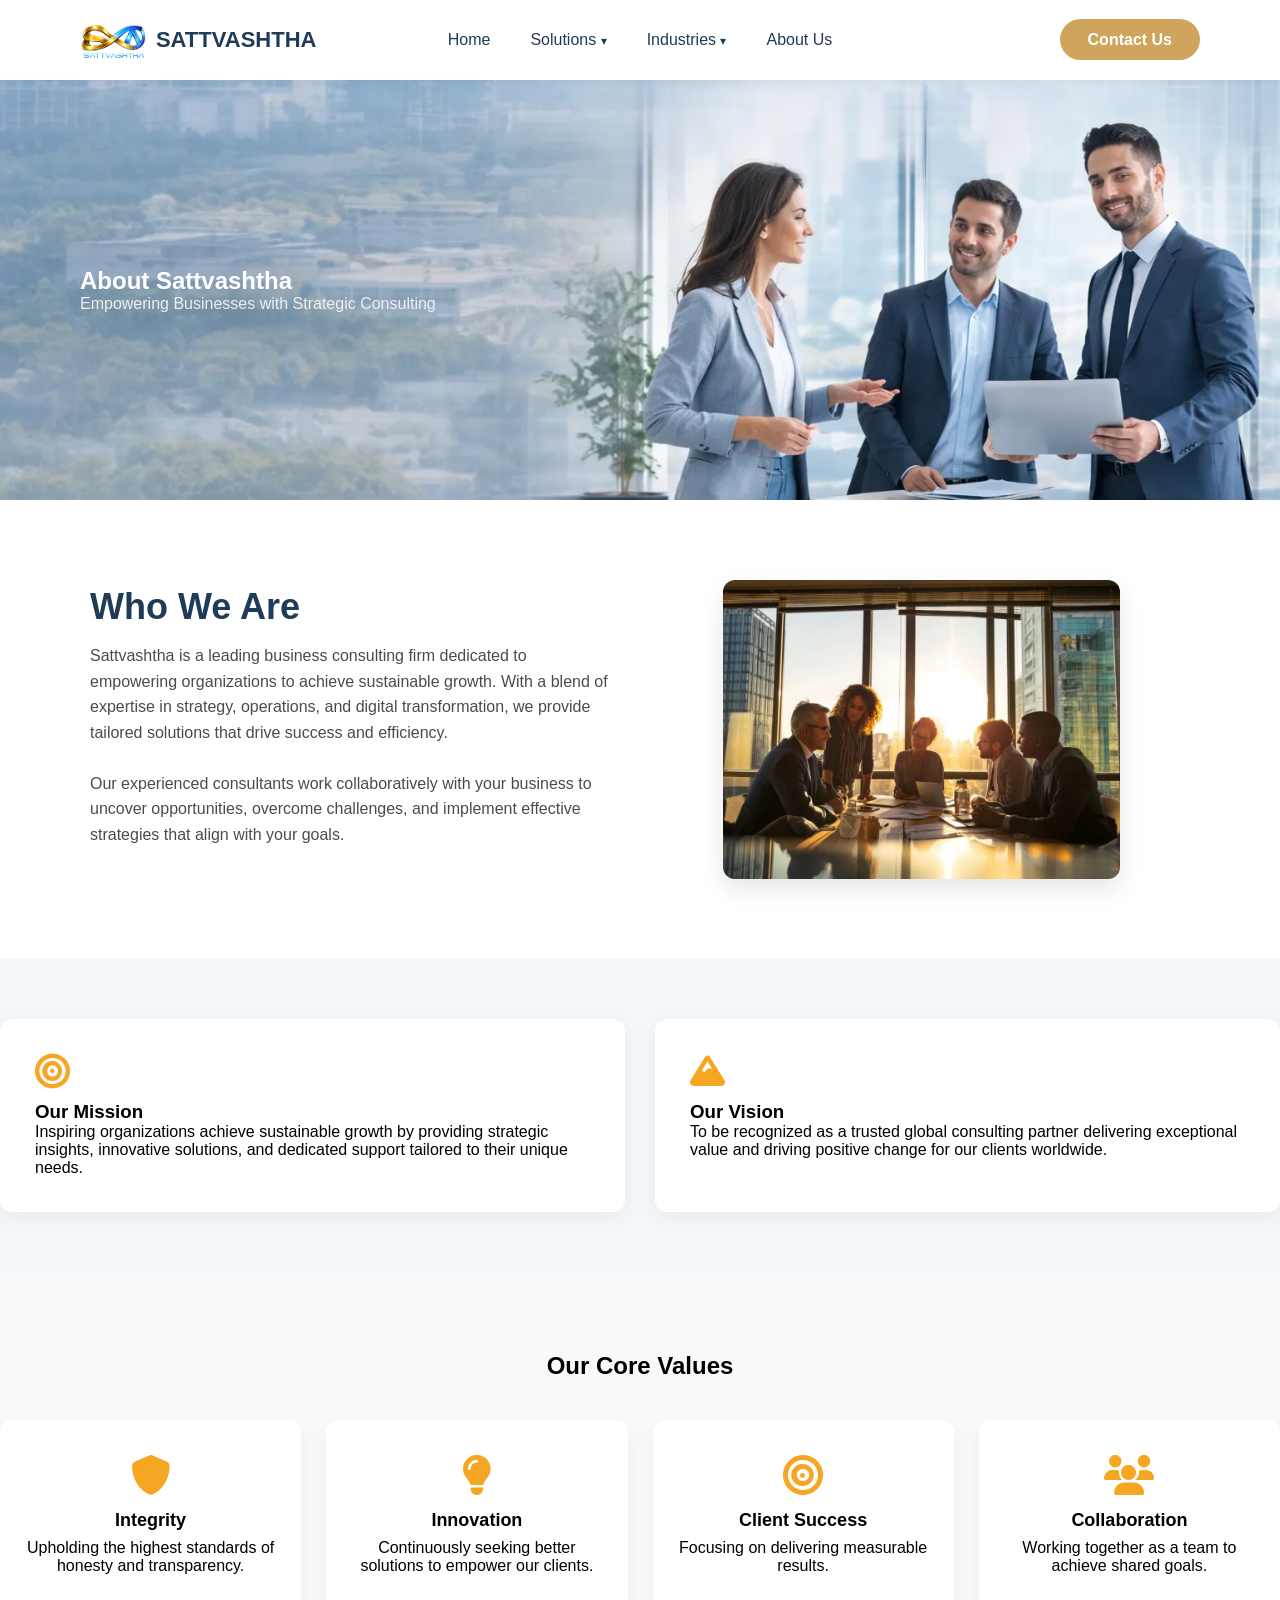
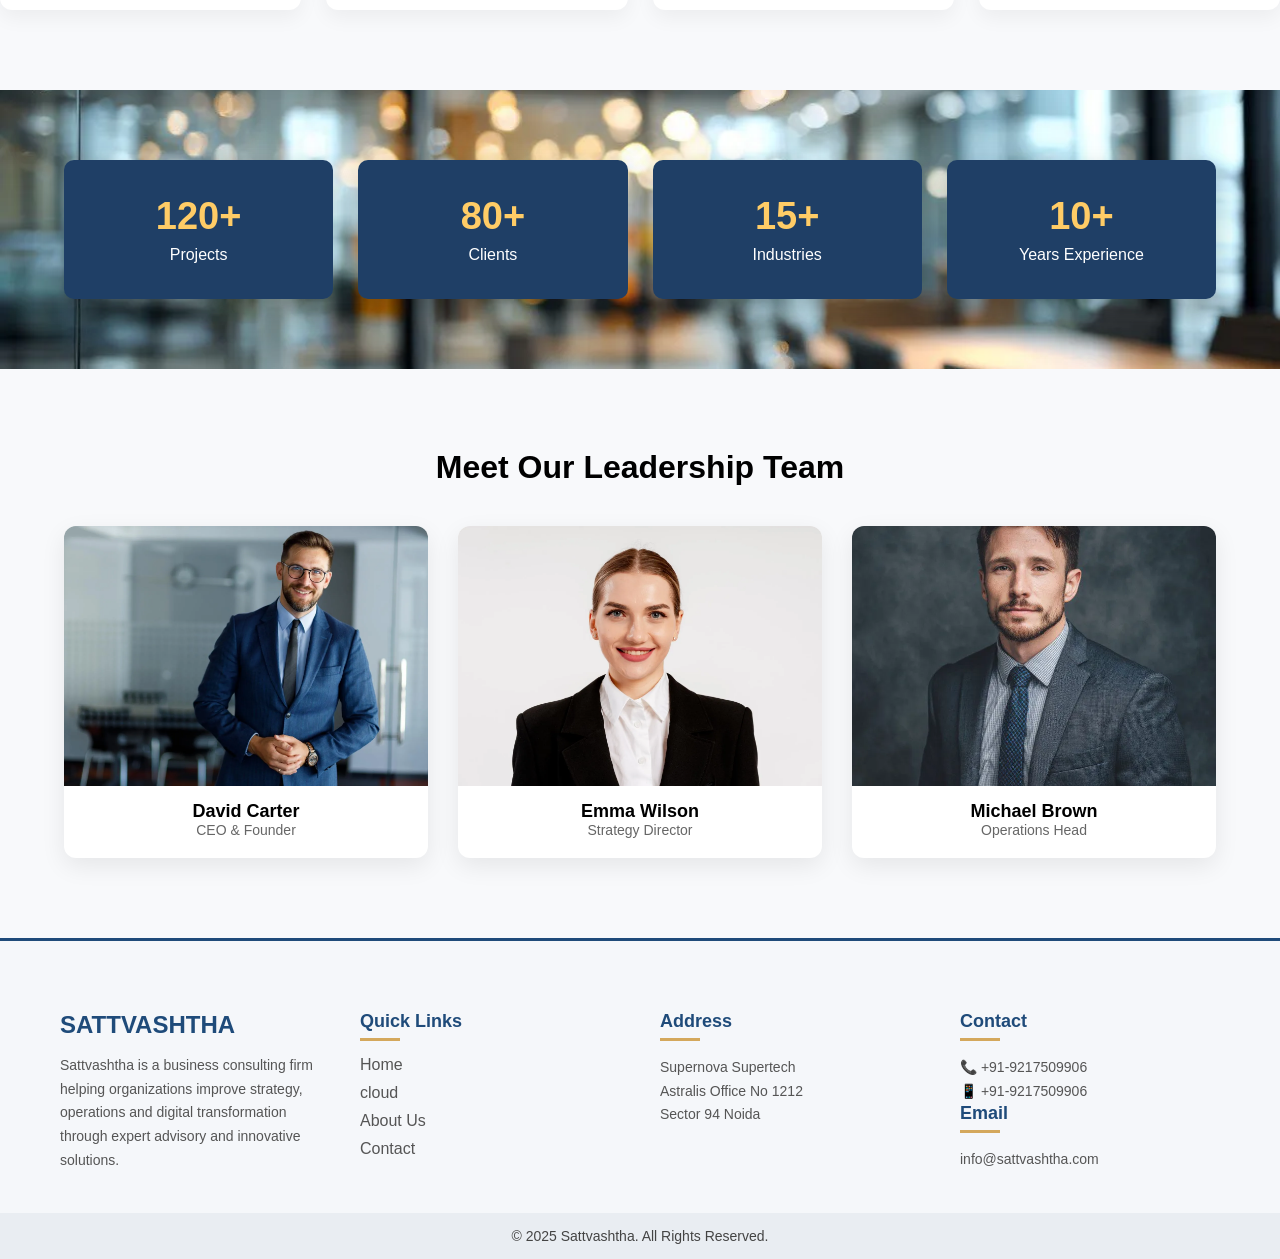
==== pages/about.html @ ffcafa90 "third commit" ====
<!DOCTYPE html>
<html lang="en">

<head>

<meta charset="UTF-8">
<meta name="viewport" content="width=device-width, initial-scale=1.0">

<title>About - Sattvashtha</title>

<!-- 🔥 CSS PRELOAD -->
<link rel="preload" href="/css/style.css" as="style">
<link rel="stylesheet" href="/css/style.css">

<!-- 🔥 HERO IMAGE PRELOAD -->
<link rel="preload" as="image" href="/images/about-bg.webp">

<!-- 🔥 FONT AWESOME -->
<link rel="stylesheet" href="https://cdnjs.cloudflare.com/ajax/libs/font-awesome/6.5.0/css/all.min.css">

</head>

<body>


<nav class="navbar">

<a href="/index.html" class="logo">
  <img src="/images/logo.webp" alt="logo">
  <span>SATTVASHTHA</span>
</a>

<div class="menu-toggle" id="menu-toggle">
  ☰
</div>

<ul class="nav-links" id="nav-links">

<li><a href="/index.html">Home</a></li>

<li class="dropdown">
<a href="#">Solutions <span class="arrow">▾</span></a>
<div class="dropdown-menu">
<a href="/pages/Artificial-Intelligence.html">Artificial Intelligence</a>
<a href="/pages/cloud.html">Cloud</a>
<a href="/pages/costumer-experience.html">Customer Experience</a>
<a href="/pages/cybersecurity.html">Cybersecurity</a>
</div>
</li>

<li class="dropdown">
<a href="#">Industries <span class="arrow">▾</span></a>
<div class="dropdown-menu">
<a href="/pages/aerospace.html">Aerospace & Defense</a>
<a href="/pages/asset.html">Asset & Wealth Management</a>
<a href="/pages/banking.html">Banking & Capital Markets</a>
<a href="/pages/consumer.html">Consumer Goods</a>
</div>
</li>

<li><a href="/pages/about.html">About Us</a></li>

</ul>

<div class="nav-btn">
<a href="/pages/contact.html">Contact Us</a>
</div>

</nav>


<!-- HERO SECTION -->
<section class="about-hero">
<div class="about-hero-content">
<h1>About Sattvashtha</h1>
<p>Empowering Businesses with Strategic Consulting</p>
</div>
</section>


<!-- WHO WE ARE -->
<section class="who">

<div class="container-about">

<div class="who-grid">

<div class="who-text">

<h2>Who We Are</h2>

<p>
Sattvashtha is a leading business consulting firm dedicated to empowering
organizations to achieve sustainable growth. With a blend of expertise in
strategy, operations, and digital transformation, we provide tailored
solutions that drive success and efficiency.
</p>

<p>
Our experienced consultants work collaboratively with your business to
uncover opportunities, overcome challenges, and implement effective
strategies that align with your goals.
</p>

</div>

<div class="who-img">
<img src="/images/page-about.webp" loading="lazy">
</div>

</div>

</div>

</section>


<!-- MISSION VISION -->
<section class="mission">

<div class="container">

<div class="mission-grid">

<div class="mission-card">
<i class="fa-solid fa-bullseye"></i>
<h3>Our Mission</h3>
<p>
Inspiring organizations achieve sustainable growth by providing strategic
insights, innovative solutions, and dedicated support tailored to their
unique needs.
</p>
</div>

<div class="mission-card">
<i class="fa-solid fa-mountain"></i>
<h3>Our Vision</h3>
<p>
To be recognized as a trusted global consulting partner delivering
exceptional value and driving positive change for our clients worldwide.
</p>
</div>

</div>

</div>

</section>


<!-- CORE VALUES -->
<section class="values">

<h2>Our Core Values</h2>

<div class="values-grid">

<div class="value-card">
<i class="fa-solid fa-shield"></i>
<h4>Integrity</h4>
<p>Upholding the highest standards of honesty and transparency.</p>
</div>

<div class="value-card">
<i class="fa-solid fa-lightbulb"></i>
<h4>Innovation</h4>
<p>Continuously seeking better solutions to empower our clients.</p>
</div>

<div class="value-card">
<i class="fa-solid fa-bullseye"></i>
<h4>Client Success</h4>
<p>Focusing on delivering measurable results.</p>
</div>

<div class="value-card">
<i class="fa-solid fa-users"></i>
<h4>Collaboration</h4>
<p>Working together as a team to achieve shared goals.</p>
</div>

</div>

</section>


<!-- STATS -->
<section class="stats">

<div class="stats-grid">

<div class="stat">
<h2>120+</h2>
<p>Projects</p>
</div>

<div class="stat">
<h2>80+</h2>
<p>Clients</p>
</div>

<div class="stat">
<h2>15+</h2>
<p>Industries</p>
</div>

<div class="stat">
<h2>10+</h2>
<p>Years Experience</p>
</div>

</div>

</section>


<!-- TEAM -->
<section class="team">

<h2>Meet Our Leadership Team</h2>

<div class="team-grid">

<div class="team-card">
<img src="/images/leader1.webp" loading="lazy">
<h4>David Carter</h4>
<p>CEO & Founder</p>
</div>

<div class="team-card">
<img src="/images/leader2.webp" loading="lazy">
<h4>Emma Wilson</h4>
<p>Strategy Director</p>
</div>

<div class="team-card">
<img src="/images/leader3.webp" loading="lazy">
<h4>Michael Brown</h4>
<p>Operations Head</p>
</div>

</div>

</section>


<!-- FOOTER -->
<footer class="footer">

<div class="footer-container">

<div class="footer-col">
<h3>SATTVASHTHA</h3>
<p>
Sattvashtha is a business consulting firm helping
organizations improve strategy, operations and digital
transformation through expert advisory and innovative solutions.
</p>
</div>

<div class="footer-col">
<h4>Quick Links</h4>
<ul>
<li><a href="/index.html">Home</a></li>
<li><a href="/pages/cloud.html">cloud</a></li>
<li><a href="/pages/about.html">About Us</a></li>
<li><a href="/pages/contact.html">Contact</a></li>
</ul>
</div>

<div class="footer-col">
<h4>Address</h4>
<p>
Supernova Supertech<br>
Astralis Office No 1212<br>
Sector 94 Noida
</p>
</div>

<div class="footer-col">
<h4>Contact</h4>
<p>📞 +91-9217509906</p>
<p>📱 +91-9217509906</p>

<h4>Email</h4>
<p>info@sattvashtha.com</p>
</div>

</div>

<div class="footer-bottom">
<p>© 2025 Sattvashtha. All Rights Reserved.</p>
</div>

</footer>

<script src="/js/script.js" defer></script>

</body>
</html>
---- css/style.css ----
/* RESET */
*{
margin:0;
padding:0;
box-sizing:border-box;
font-family:Arial;
}

body{
padding-top:80px;
}

/* NAVBAR */

.navbar{
display:flex;
align-items:center;
padding:20px 80px;
background:white;
box-shadow:0 2px 10px rgba(0,0,0,0.05);

/* FIXED */
position:fixed;
top:0;
left:0;
width:100%;
z-index:1000;
}

/* LOGO */

/* LOGO WITH IMAGE */

.logo{
display:flex;
align-items:center;
gap:10px;

text-decoration:none; /* underline hata dega */
color:#1f3b57;
font-size:22px;
font-weight:bold;
}

.logo img{
height:40px;
width:auto;
}
/* NAV LINKS CENTER */

.nav-links{
display:flex;
gap:40px;
list-style:none;

position:absolute;
left:50%;
transform:translateX(-50%);
}

.nav-links li{
position:relative;
}

/* LINKS */

.nav-links a{
position:relative;
text-decoration:none;
color:#1f3b57;
font-size:16px;
font-weight:500;
}

/* UNDERLINE */

.nav-links a::after{
content:"";
position:absolute;
left:0;
bottom:-6px;
width:0%;
height:2px;
background:#d1a457;
transition:0.35s;
}

.nav-links a:hover::after{
width:100%;
}

/* ARROW */

.arrow{
font-size:12px;
transition:0.3s;
}

/* ===== DROPDOWN FIXED ===== */

.dropdown{
position:relative;
}

/* invisible hover bridge */
.dropdown::after{
content:"";
position:absolute;
top:100%;
left:0;
width:100%;
height:15px;
}

/* dropdown menu */

.dropdown-menu{
position:absolute;
top:100%; /* FIXED */
left:0;

background:white;
min-width:220px;
padding:10px 0;

border-radius:8px;
box-shadow:0 10px 25px rgba(0,0,0,0.08);

display:flex;
flex-direction:column;

/* animation */
opacity:0;
transform:translateY(10px);
pointer-events:none;

transition:0.3s;

z-index:1000;
}

/* dropdown links */

.dropdown-menu a{
padding:12px 20px;
color:#1f3b57;
font-size:15px;
transition:0.2s;
}

/* hover effect */

.dropdown-menu a:hover{
background:#f5f7fb;
padding-left:25px;
}

/* SHOW DROPDOWN */

.dropdown:hover .dropdown-menu{
opacity:1;
transform:translateY(0);
pointer-events:auto;
}

/* arrow rotate */

.dropdown:hover .arrow{
transform:rotate(180deg);
}

/* BUTTON RIGHT */

.nav-btn{
margin-left:auto;
}

.nav-btn a{
background:#cfa45c;
color:white;
text-decoration:none;
padding:12px 28px;
border-radius:30px;
font-weight:600;
transition:0.3s;
}

.nav-btn a:hover{
background:#b8914d;
}

/*--------------------------------- HERO section ------------------------------*/

/* HERO SECTION */
.home-hero{
height:520px;
background:url("/images/hero.webp");
background-size:cover;
background-position:center;
display:flex;
align-items:center;
padding-left:120px;
border-bottom-left-radius:50px;
border-bottom-right-radius:50px;
}

/* HERO CONTENT */
.home-hero-content{
max-width:550px;
}

/* HEADING */
.home-hero-content h1{
font-size:48px;
color:#1f3b57;
margin-bottom:20px;
}

/* TEXT */
.home-hero-content p{
font-size:18px;
color:#333;
margin-bottom:30px;
}

/* BUTTONS */
.home-buttons{
display:flex;
gap:20px;
}

/* GOLD BUTTON */
.home-gold{
background:#cfa45c;
border:none;
padding:15px 35px;
border-radius:40px;
color:white;
font-weight:bold;
cursor:pointer;
transition:0.3s;
}

.home-gold:hover{
background:#b8914d;
}

/* BLUE BUTTON */
.home-blue{
background:#1f3b57;
border:none;
padding:15px 35px;
border-radius:40px;
color:white;
font-weight:bold;
cursor:pointer;
transition:0.3s;
}

.home-blue:hover{
background:#163047;
}

/*---------------------------------- WHO SECTION----------------------------- */

.who-section{
height:420px;
background:url("/images/about.webp");
background-size:cover;
background-position:center right;
display:flex;
align-items:center;
padding:80px 120px;
}

/* LEFT TEXT */

.who-text{
max-width:520px;
}

.who-text h2{
font-size:36px;
color:#1f3b57;
margin-bottom:15px;
}

.who-text h4{
font-size:18px;
font-weight:600;
color:#1f3b57;
margin-bottom:15px;
}

.who-text p{
font-size:16px;
color:#4b4b4b;
line-height:1.6;
margin-bottom:25px;
}

/* BUTTON */

.learn-btn{
display:inline-block;
background:#2d4a66;
color:white;
padding:12px 28px;
border-radius:30px;
text-decoration:none;
font-size:15px;
transition:0.3s;
}

.learn-btn:hover{
background:#1f3b57;
}

/*----------------------------------expertise SECTION----------------------------- */

/* ===== EXPERTISE SECTION ===== */

.expertise{
background: url("/images/expertise-bg.webp");
background-size: cover;
background-position: center;
padding: 80px 0;
text-align: center;
}

/* container */

.container-main{
max-width:1200px;
width:90%;
margin:auto;
}

/* heading */

.expertise h2{
font-size:36px;
font-weight:700;
margin-bottom:10px;
color:#1a1a1a;
}

.subtitle{
color:#666;
margin-bottom:50px;
font-size:16px;
}

/* cards wrapper */

.home-cards{
display:flex;
gap:25px;
justify-content:center;
flex-wrap:wrap;
}

/* single card */

.home-card{
background:rgba(255,255,255,0.95);
padding:30px;
width:260px;
border-radius:12px;
box-shadow:0 10px 25px rgba(0,0,0,0.08);
transition:all 0.3s ease;
}

/* hover */

.home-card:hover{
transform:translateY(-6px);
box-shadow:0 15px 35px rgba(0,0,0,0.12);
}

/* icon */

.home-card img{
width:55px;
margin:0 auto 15px auto;  /* 🔥 center fix */
display:block;            /* 🔥 important */
}

/* title */

.home-card h3{
font-size:18px;
margin-bottom:10px;
color:#222;
}

/* text */

.home-card p{
font-size:14px;
color:#777;
margin-bottom:15px;
line-height:1.6;
}

/* button */

.home-card a{
display:inline-block;
padding:8px 18px;
background:#1c4c7d;
color:#fff;
border-radius:20px;
font-size:13px;
text-decoration:none;
transition:0.3s;
}

.home-card a:hover{
background:#163b60;
}

/* -----------------------------------INDUSTRY SECTION ------------------------*/

.industry{
padding:80px 0;
background:#f5f7fa;
text-align:center;
}

.industry h2{
font-size:36px;
font-weight:700;
margin-bottom:10px;
}

.industry .subtitle{
color:#666;
margin-bottom:50px;
}

/* cards layout */

.industry-cards{
display:flex;
justify-content:center;
gap:25px;
flex-wrap:wrap;
}

/* single card */

.industry-card{
width:260px;
background:#fff;
border-radius:12px;
overflow:hidden;
box-shadow:0 10px 25px rgba(0,0,0,0.08);
transition:0.3s;
}

.industry-card:hover{
transform:translateY(-6px);
}

/* card image */

.industry-card img{
width:100%;
height:150px;
object-fit:cover;
}

/* card title */

.industry-card h3{
padding:15px;
font-size:16px;
color:#333;
}

/* -----------------------------------why-choose SECTION ------------------------*/

.home-why-choose{
padding:90px 0;
text-align:center;
background-image: url("/images/why-choose-bg.webp");
background-size:cover;
background-position:center;
background-repeat:no-repeat;
}

.home-why-choose h2{
font-size:32px;
font-weight:700;
margin-bottom:10px;
}

.home-subtitle{
color:#666;
margin-bottom:40px;
font-size:14px;
}

.home-why-cards{
display:flex;
justify-content:center;
gap:20px;
flex-wrap:wrap;
}

.home-why-card{
width:170px;
background:#fff;
padding:25px 15px;
border-radius:10px;
box-shadow:0 10px 25px rgba(0,0,0,0.08);
transition:0.3s;
}

.home-why-card:hover{
transform:translateY(-6px);
}

.home-icon{
width:65px;
height:65px;
margin:auto;
margin-bottom:15px;
border-radius:50%;
background:linear-gradient(135deg,#5f8fb6,#3c6c92);
display:flex;
align-items:center;
justify-content:center;
}

.home-icon img{
width:30px;
height:30px;
object-fit:contain;
}

.home-why-card h4{
font-size:14px;
color:#333;
line-height:1.4;
}


/* -----------------------------------footer SECTION ------------------------*/



.footer{

background:#f5f7fa;
padding:70px 0 0;
border-top:3px solid #1f4b7a;

}

.footer-container{

max-width:1200px;
margin:auto;
display:grid;
grid-template-columns:repeat(4,1fr);
gap:40px;
padding:0 20px;

}

.footer-col h3{

font-size:24px;
color:#1f4b7a;
margin-bottom:15px;

}

.footer-col h4{

font-size:18px;
color:#1f4b7a;
margin-bottom:15px;
position:relative;

}

.footer-col h4::after{

content:"";
width:40px;
height:3px;
background:#d4a85c;
display:block;
margin-top:6px;

}

.footer-col p{

font-size:14px;
line-height:1.7;
color:#555;

}

.footer-col ul{

list-style:none;
padding:0;

}

.footer-col ul li{

margin-bottom:10px;

}

.footer-col ul li a{

text-decoration:none;
color:#555;
transition:.3s;

}

.footer-col ul li a:hover{

color:#1f4b7a;

}

.footer-bottom{

margin-top:40px;
background:#e9edf2;
text-align:center;
padding:15px;
font-size:14px;
color:#444;

}



/*--------------------------------contact  PAGE ------------------------- */

.contact-page{

padding:80px 0;

background:url("/images/contact-bg.webp");
background-size:cover;
background-position:center;

display:flex;
justify-content:center;

}



/* CARD */

.contact-container{

width:100%;
max-width:1000px;

background:white;

border-radius:12px;

padding:30px;

display:grid;

grid-template-columns:220px 1fr 1fr;

gap:25px;

box-shadow:0 12px 35px rgba(0,0,0,0.08);

}



/* IMAGE */

.contact-image{

display:flex;
align-items:center;
}

.contact-image img{

width:200px;
height:auto;

}



/* CONTACT INFO */

.contact-info h2{

font-size:26px;
color:#1f3b57;
margin-bottom:20px;

}

.contact-info span{

color:#cfa45c;

}

.info-box{

margin-bottom:18px;

}

.info-box h4{

color:#1f3b57;
margin-bottom:5px;
font-size:16px;

}

.info-box p{

font-size:14px;
color:#555;

}



/* FORM */

.contact-form{

background:#f7f8fb;

padding:22px;

border-radius:10px;

}

.contact-form h3{

color:#1f3b57;
margin-bottom:8px;
font-size:20px;

}

.contact-form p{

font-size:13px;
margin-bottom:15px;
color:#555;

}

.form-row{

display:flex;
gap:10px;
margin-bottom:12px;

}

.contact-form input{

width:100%;
padding:10px;

border:1px solid #ddd;

border-radius:6px;

font-size:14px;

}

.contact-form textarea{

width:100%;
height:100px;

padding:10px;

border:1px solid #ddd;

border-radius:6px;

margin-bottom:12px;

font-size:14px;

}

.contact-form button{

width:100%;

background:#1f3b57;

color:white;

border:none;

padding:12px;

border-radius:6px;

font-size:15px;

cursor:pointer;

transition:.3s;

}

.contact-form button:hover{

background:#cfa45c;

}


/*--------------------------------about PAGE ------------------------- */

.container-about{
max-width:1100px;
width:90%;
margin:auto;
}

.about-hero{
height:420px;
background:url('/images/about-bg.webp') center/cover no-repeat;
display:flex;
align-items:center;
color:rgb(239, 239, 241);
padding-left:80px;
}

.about-hero-content h1{
color:white;
}

.about-hero-content p{
color:#eee;
}

/* WHO WE ARE */

.who{
padding:80px 0;
}

.who-grid{
display:grid;
grid-template-columns:1fr 0.8fr;
gap:50px;
align-items:center;
}

.who-img img{
width:85%;
border-radius:12px;
box-shadow:0 10px 25px rgba(0,0,0,0.1);
}

/* MISSION */

.mission{
background:#f3f6fa;
padding:60px 0;
}

.mission-grid{
display:grid;
grid-template-columns:1fr 1fr;
gap:30px;
}

.mission-card{
background:white;
padding:35px;
border-radius:12px;
box-shadow:0 5px 20px rgba(0,0,0,0.05);
}

.mission-card i{
font-size:35px;
color:#f5a623;
margin-bottom:12px;
}

/* CORE VALUES */

.values{
padding:80px 0;
text-align:center;
background:#f8f9fb;
}

.values-grid{
margin-top:40px;
display:grid;
grid-template-columns:repeat(4,1fr);
gap:25px;
}

.value-card{
background:white;
padding:35px 25px;
border-radius:12px;
box-shadow:0 8px 20px rgba(0,0,0,0.05);
transition:0.3s;
}

.value-card:hover{
transform:translateY(-5px);
}

.value-card i{
font-size:40px;
color:#f5a623;
margin-bottom:15px;
}

.value-card h4{
margin-bottom:8px;
font-size:18px;
}

/* STATS SECTION */

.stats{
padding:70px 0;
background:url('/images/about-stats.webp') center/cover no-repeat;
}

.stats-grid{
display:grid;
grid-template-columns:repeat(4,1fr);
gap:25px;
width:90%;
margin:auto;
}

.stat{
background:#1f3f66;
padding:35px;
border-radius:10px;
text-align:center;
color:white;
box-shadow:0 10px 25px rgba(0,0,0,0.2);
}

.stat h2{
font-size:38px;
color:#ffcc66;
margin-bottom:8px;
}

.stat p{
font-size:16px;
}


/* TEAM SECTION */

.team{
padding:80px 0;
text-align:center;
background:#f8f9fb;
}

.team h2{
font-size:32px;
margin-bottom:40px;
}

.team-grid{
display:grid;
grid-template-columns:repeat(3,1fr);
gap:30px;
width:90%;
margin:auto;
}

.team-card{
background:white;
border-radius:12px;
overflow:hidden;
box-shadow:0 8px 25px rgba(0,0,0,0.08);
transition:0.4s;
}

.team-card:hover{
transform:translateY(-10px);
box-shadow:0 15px 35px rgba(0,0,0,0.15);
}

/* IMAGE FIX */

.team-card img{
width:100%;
height:260px;
object-fit:cover;
transition:0.4s;
}

/* IMAGE HOVER ZOOM */

.team-card:hover img{
transform:scale(1.08);
}

.team-card h4{
margin-top:15px;
font-size:18px;
}

.team-card p{
margin-bottom:20px;
color:#666;
font-size:14px;
}



/* --------------------------------ai page ---------------------------------- */

.ai-hero{
height:450px;
background:url('/images/ai-hero.webp') center/cover no-repeat;
display:flex;
align-items:center;
padding-left:80px;
color:white;
}

.ai-hero h1{
font-size:48px;
margin-bottom:15px;
}

.ai-hero p{
font-size:20px;
margin-bottom:25px;
}

.ai-btn{
background:#f4b860;
padding:12px 25px;
border-radius:6px;
text-decoration:none;
color:white;
font-weight:bold;
}


/* AI INTRO */

.ai-intro{
padding:80px 0;
background:#f7f8fb;
}

.ai-grid{
display:grid;
grid-template-columns:1fr 1fr;
gap:40px;
align-items:center;
}

.ai-image img{
width:100%;
border-radius:10px;
}


/* AI SOLUTIONS */

.ai-solutions{
padding:80px 0;
text-align:center;
}

.ai-card-grid{
display:grid;
grid-template-columns:repeat(4,1fr);
gap:25px;
width:90%;
margin:auto;
margin-top:40px;
}

.ai-card{
background:white;
padding:30px;
border-radius:10px;
box-shadow:0 10px 25px rgba(0,0,0,0.08);
transition:0.3s;
}

.ai-card:hover{
transform:translateY(-10px);
}

.ai-card i{
font-size:40px;
color:#24476c;
margin-bottom:15px;
}


/* WHY CHOOSE */

/* AI WHY BG SECTION */

.ai-why{
height:420px;

background:url('/images/ai-team.webp') center/cover no-repeat;

display:flex;
align-items:center;
justify-content:center;

position:relative;
text-align:center;
color:white;
}

/* DARK OVERLAY (important 🔥) */

.ai-why::before{
content:"";
position:absolute;
top:0;
left:0;
width:100%;
height:100%;

background:rgba(0,0,0,0.6);
}

/* CONTENT */

.ai-why-content{
position:relative;
z-index:2;
max-width:700px;
}

/* HEADING */

.ai-why-content h2{
font-size:36px;
margin-bottom:25px;
}

/* LIST */

.ai-why-content ul{
list-style:none;
}

.ai-why-content li{
font-size:18px;
margin-bottom:15px;
}

.ai-why-content i{
color:#f4b860;
margin-right:10px;
}

/* ------------------------------cloud page -------------------------- */

.cloud-hero{
height:450px;
background:url('/images/cloud-hero.webp') center/cover no-repeat;
display:flex;
align-items:center;
padding-left:80px;
color:white;
}

.cloud-hero h1{
font-size:48px;
margin-bottom:10px;
}

.cloud-hero p{
font-size:20px;
margin-bottom:25px;
}

.cloud-btn{
background:#f4b860;
padding:12px 25px;
border-radius:6px;
text-decoration:none;
color:white;
font-weight:600;
transition:0.3s;
}

.cloud-btn:hover{
background:#d89a3f;
}


/* INTRO */

.cloud-intro{
padding:80px 0;
background:#f8f9fb;
}

.cloud-grid{
display:grid;
grid-template-columns:1fr 1fr;
gap:40px;
align-items:center;
}

.cloud-img img{
width:100%;
border-radius:12px;
}


/* SERVICES */

.cloud-services{
padding:80px 0;
text-align:center;
}

.cloud-card-grid{
display:grid;
grid-template-columns:repeat(4,1fr);
gap:25px;
width:90%;
margin:auto;
margin-top:40px;
}

.cloud-card{
background:white;
padding:35px;
border-radius:12px;
box-shadow:0 10px 30px rgba(0,0,0,0.08);
transition:0.4s;
}

.cloud-card:hover{
transform:translateY(-10px);
box-shadow:0 15px 35px rgba(0,0,0,0.15);
}

.cloud-card i{
font-size:40px;
color:#24476c;
margin-bottom:15px;
}


/* WHY */

/* CLOUD WHY BACKGROUND STYLE */

.cloud-why{
height:420px;

background:url('/images/cloud-team.webp') center/cover no-repeat;

display:flex;
align-items:center;

padding-left:80px;

position:relative;
}


/* CONTENT */

.cloud-why-content{
position:relative;
z-index:2;
max-width:500px;
}

/* TEXT SAME AS BEFORE */

.cloud-why-content h2{
color:#1f3b57;
margin-bottom:20px;
}

.cloud-why-content ul{
list-style:none;
}

.cloud-why-content li{
font-size:18px;
margin-bottom:15px;
color:#1f3b57;
}

.cloud-why-content i{
color:#f4b860;
margin-right:10px;
}










/* ------------------------------experience  page -------------------------- */
/* HERO BACKGROUND IMAGE */

.exp-hero{

background: url("/images/experience-hero.webp") no-repeat center;

background-size: cover;

min-height:520px;

display:flex;

align-items:center;

padding:90px 120px;

position:relative;

border-bottom-left-radius:50px;
border-bottom-right-radius:50px;

}

/* DARK OVERLAY (taaki text clearly dikhe) */

.exp-hero::before{

content:"";

position:absolute;

top:0;
left:0;
width:100%;
height:100%;

background:rgba(10,30,60,0.6);

border-bottom-left-radius:50px;
border-bottom-right-radius:50px;

}

/* container */

.exp-container{

position:relative; /* IMPORTANT */

max-width:1200px;

width:100%;

}

/* TEXT */

.exp-text{

max-width:520px;

color:white;

}

.exp-text h1{

font-size:48px;

margin-bottom:20px;

}

.exp-text span{

color:#6ec1ff;

}

.exp-text p{

font-size:18px;

margin-bottom:30px;

color:#e6f0ff;

}

/* BUTTON */

.exp-btn{

background:#ff7a18;

border:none;

padding:15px 35px;

border-radius:30px;

color:white;

font-weight:bold;

cursor:pointer;

transition:0.3s;

}

.exp-btn:hover{

background:#ff8e33;

}
/* FEATURES */

.exp-features{
padding:80px 0;
text-align:center;
}

.exp-features h2{
font-size:34px;
margin-bottom:40px;
}

.exp-feature-cards{
display:flex;
justify-content:center;
gap:30px;
}

.exp-card{
background:white;
padding:30px;
width:260px;
border-radius:12px;
box-shadow:0 10px 25px rgba(0,0,0,0.08);
}

.exp-card img{
width:60px;
margin:0 auto 15px auto;
display:block;
}


/* TESTIMONIALS */

/* ================= TESTIMONIALS ================= */

.exp-testimonials{
background:#f5f7fa;
padding:80px 0;
text-align:center;
}

.exp-testimonials h2{
font-size:32px;
margin-bottom:50px;
color:#1f3b57;
}

/* cards layout */

.exp-testimonial-cards{
display:flex;
justify-content:center;
gap:30px;
flex-wrap:wrap;
}

/* single card */

.exp-testimonial{
background:white;
padding:30px 25px;
width:280px;
border-radius:15px;
box-shadow:0 12px 30px rgba(0,0,0,0.08);
transition:0.3s;
}

.exp-testimonial:hover{
transform:translateY(-8px);
box-shadow:0 18px 40px rgba(0,0,0,0.12);
}

/* user image */

.user-img{
width:70px;
height:70px;
border-radius:50%;
object-fit:cover;
margin:0 auto 15px auto;
display:block;
border:3px solid #e6eef7;
}

/* stars svg */

.stars{
display:flex;
justify-content:center;
gap:5px;
margin-bottom:15px;
}

.stars svg{
width:18px;
height:18px;
fill:#f5a623;
}

/* text */

.exp-testimonial p{
font-size:14px;
color:#555;
line-height:1.6;
margin-bottom:15px;
}

/* name */

.exp-testimonial h4{
font-size:16px;
color:#1f3b57;
font-weight:600;
}
/* COMMITMENT */

.exp-commitment{
padding:80px 0;
text-align:center;
}

.exp-commit-cards{
display:flex;
justify-content:center;
gap:30px;
}

.exp-commit{
background:white;
padding:30px;
width:220px;
border-radius:12px;
box-shadow:0 10px 25px rgba(0,0,0,0.08);
}

.exp-commit img{
width:60px;
margin:0 auto 10px auto;
display:block;
}


















/* ================= HERO ================= */

.cyber-hero{
height:400px;
background:url("/images/cyber-hero.webp") center/cover no-repeat;
display:flex;
align-items:center;
padding:80px;
color:#fff;
}

.cyber-content h1{
font-size:48px;
margin-bottom:20px;
}

.cyber-content p{
max-width:500px;
margin-bottom:25px;
}

/* 🔥 BUTTON FIX */
.cyber-btn{
background:#cfa45c;
padding:12px 28px;
border-radius:30px;
color:white;
text-decoration:none;
display:inline-block;
}

/* ================= SERVICES ================= */

.cyber-services{
position:relative;
padding:140px 80px 120px;
background:url("/images/cyber-about.webp") right center/cover no-repeat;
overflow:hidden;
}

/* ================= OVERLAY ================= */

.cyber-overlay{
position:absolute;
top:0;
left:0;
width:100%;
height:100%;
background:linear-gradient(
90deg,
rgba(255,255,255,0.95) 0%,
rgba(255,255,255,0.85) 40%,
rgba(255,255,255,0.0) 70%
);
z-index:0;
}

/* ================= CURVES ================= */

.cyber-services::before{
content:"";
position:absolute;
top:-60px;
left:-5%;
width:110%;
height:120px;
background:white;
border-bottom-left-radius:50%;
border-bottom-right-radius:50%;
z-index:0;
}

.cyber-services::after{
content:"";
position:absolute;
bottom:-80px;
left:-5%;
width:110%;
height:160px;
background:white;
border-top-left-radius:50%;
border-top-right-radius:50%;
z-index:0;
}

/* ================= CONTENT ================= */

.cyber-services-content{
position:relative;
z-index:2;
max-width:1100px;
margin:auto;
margin-top:30px;
}

.cyber-services-content h2{
font-size:36px;
color:#1f3b57;
margin-bottom:10px;
}

.cyber-services-content p{
color:#4b4b4b;
margin-bottom:25px;
}

/* ================= CARDS ================= */

.cyber-service-box{
display:grid;
grid-template-columns:repeat(2, 1fr);
gap:30px;
max-width:900px;
margin:30px auto 0;
}

.cyber-card{
background:white;
padding:22px;
border-radius:12px;
box-shadow:0 10px 20px rgba(0,0,0,0.05);
transition:0.3s;
width:100%;
}

.cyber-card:hover{
transform:translateY(-6px);
}

.cyber-card h3{
color:#1f3b57;
margin-bottom:8px;
}

.cyber-card p{
font-size:14px;
color:#666;
}

/* ================= WHY SECTION ================= */

.cyber-why{
padding:80px 20px;
text-align:center;
background:#f9f9f9;
}

.cyber-why h2{
margin-bottom:30px;
}

.cyber-why-box{
display:flex;
justify-content:center;
flex-wrap:wrap;
gap:20px;
}

.cyber-why-card{
background:white;
padding:20px;
border-radius:10px;
width:200px;
box-shadow:0 5px 15px rgba(0,0,0,0.05);
}

/* ================= PROCESS ================= */

.cyber-process{
padding:80px 20px;
text-align:center;
}

.cyber-process-box{
display:flex;
justify-content:center;
flex-wrap:wrap;
gap:20px;
margin-top:20px;
}

.cyber-step{
background:#1f3b57;
color:white;
padding:15px 25px;
border-radius:30px;
}

/* ================= CTA ================= */

.cyber-cta{
padding:80px 20px;
text-align:center;
background:#1f3b57;
color:white;
}

.cyber-cta .cyber-btn{
margin-top:20px;
}

/* ================= WHY CHOOSE FIX ================= */

.cyber-why{
padding:100px 80px;
background:url("/images/cyber.webp") center/cover no-repeat;
text-align:center;
}

.cyber-why-content{
max-width:1100px;
margin:auto;
}

.cyber-why h2{
font-size:32px;
color:#1f3b57;
margin-bottom:40px;
}

/* GRID FIX 🔥 */

.cyber-why-box{
display:grid;
grid-template-columns:repeat(4,1fr);
gap:25px;
}

/* CARD FIX 🔥 */

.cyber-why-card{
background:#fff;
padding:20px;
border-radius:12px;
box-shadow:0 10px 25px rgba(0,0,0,0.08);

display:flex;
align-items:center;
justify-content:center;
gap:10px;

transition:0.3s;
}

.cyber-why-card:hover{
transform:translateY(-6px);
}

.cyber-why-card span{
color:#d1a457;
font-size:18px;
}

.cyber-why-card p{
color:#1f3b57;
font-weight:500;
font-size:14px;
}


/* ================= PROCESS FIX ================= */

.cyber-process{
padding:100px 20px;
background:url("/images/cyber-proces.webp") center/cover no-repeat;
text-align:center;
}

.cyber-process h2{
font-size:32px;
color:#1f3b57;
margin-bottom:40px;
}

/* GRID CENTER */

.cyber-process-box{
display:flex;
justify-content:center;
gap:25px;
flex-wrap:wrap;
}

/* STEP CARD */

.cyber-step{
background:#1f3b57;
color:white;
padding:18px 30px;
border-radius:10px;
font-weight:500;
box-shadow:0 8px 20px rgba(0,0,0,0.15);
transition:0.3s;
}

.cyber-step:hover{
transform:translateY(-5px);
}

/* ================= CTA ================= */

.cyber-cta{
background:#1f3b57;
color:white;
text-align:center;
padding:100px 20px;
}

.cyber-cta h2{
font-size:34px;
margin-bottom:15px;
}

.cyber-cta p{
font-size:18px;
margin-bottom:35px;
}

.cyber-cta-btn{
display:inline-block;
background:#d1a457;
color:white;
padding:14px 32px;
border-radius:30px;
text-decoration:none;
font-weight:600;
transition:0.3s;
}

.cyber-cta-btn:hover{
background:#b98e4d;
transform:translateY(-3px);
}





/* -------------------------------------------aero hero------------------------------ */

.aero-hero{

height:420px;

background:url("/images/aero-hero.webp");

background-size:cover;

background-position:center;

display:flex;

align-items:center;

padding:80px;

color:white;

}

.aero-hero-content h1{
color:white;
}

.aero-hero-content p{
color:#ddd;
}

.btn{
background:#d1a457;
padding:12px 28px;
border-radius:30px;
color:white;
text-decoration:none;
}


/* GALLERY */

.aero-gallery{

padding:80px;
text-align:center;

}

.gallery-box{

display:grid;

grid-template-columns:repeat(4,1fr);

gap:20px;

margin-top:40px;

}

.gallery-card{

background:#fff;

border-radius:12px;

overflow:hidden;

box-shadow:0 10px 20px rgba(0,0,0,0.08);

transition:0.3s;

}

.gallery-card img{

width:100%;
height:200px;
object-fit:cover;

}

.gallery-card h3{

padding:15px;
color:#1f3b57;

}

.gallery-card:hover{
transform:translateY(-8px);
}


/*--------------------------- SERVICES */


/* ================= AEROSPACE SERVICES FINAL ================= */

.aero-services{

position:relative;
padding:100px 80px;

background:url("/images/aero-service.webp"); 
background-size:cover;
background-position:center;
background-repeat:no-repeat;

text-align:center;
color:white;
overflow:hidden;

}


/* OVERLAY */

.aero-services::before{

content:"";
position:absolute;
top:0;
left:0;
width:100%;
height:100%;

background:rgba(0,0,0,0.55);
z-index:1;

}


/* CONTENT FIX */

.aero-services h2,
.aero-service-box{

position:relative;
z-index:2;

}


/* TITLE */

.aero-services h2{

font-size:36px;
margin-bottom:40px;

}


/* GRID (UPDATED CLASS ✅) */

.aero-service-box{

display:grid;
grid-template-columns:repeat(4,1fr);
gap:20px;

}


/* CARD (UPDATED CLASS ✅) */

.aero-card{

background:rgba(255,255,255,0.9);
color:#1f3b57;

padding:25px;

border-radius:12px;

box-shadow:0 10px 25px rgba(0,0,0,0.1);

transition:0.3s;

}


/* TEXT */

.aero-card h3{
margin-bottom:10px;
}

.aero-card p{
color:#555;
font-size:14px;
}


/* HOVER */

.aero-card:hover{

transform:translateY(-8px);

}









/* CTA */

.aero-cta{

background:url("/images/sky.webp");
background-size:cover;
background-position:center;

text-align:center;

padding:100px;

color:black;

}

.aero-cta h2{
font-size:36px;
margin-bottom:15px;
}

.aero-cta p{
margin-bottom:30px;
}















/*------------------------------------asset page ----------------------------------- */

/* HERO */

.asset-hero{

height:420px;

background:url("/images/finance-bg.webp");

background-size:cover;

background-position:center;

display:flex;

align-items:center;

padding:80px;

color:white;

position:relative;

}


/* content above overlay */

.hero-content{
position:relative;
z-index:2;
}

.asset-hero-content h1{
color:white;
}

.asset-hero-content p{
color:#ddd;
}


/* BUTTON */

.btn{
background:#d1a457;
padding:14px 32px;
border-radius:30px;
color:white;
text-decoration:none;
font-weight:600;
transition:0.3s;
}

.btn:hover{
background:#b98e4d;
transform:translateY(-3px);
}


/* SERVICES */

/* ================= ASSET SERVICES FINAL ================= */

.asset-services{

padding:100px 80px;
text-align:center;

}


/* TITLE */

.asset-services h2{
font-size:36px;
margin-bottom:20px;
color:#1f3b57;
}


/* GRID (UPDATED CLASS ✅) */

.asset-service-box{

display:grid;
grid-template-columns:repeat(4,1fr);
gap:25px;
margin-top:40px;

}


/* CARD (UPDATED CLASS ✅) */

.asset-card{

background:white;
padding:30px;

border-radius:15px;

box-shadow:0 10px 25px rgba(0,0,0,0.08);

transition:0.3s;

}


/* HOVER */

.asset-card:hover{
transform:translateY(-8px);
}


/* TEXT */

.asset-card h3{
color:#1f3b57;
margin-bottom:10px;
}

.asset-card p{
color:#555;
}


/* ================= ANALYTICS SECTION ================= */

.asset-analytics{

height:350px;

background:url("/images/finance-analytics.webp");
background-size:cover;
background-position:center;

display:flex;
align-items:center;

padding:80px;

color:white;

position:relative;

}


/* CONTENT */

.analytics-content{

position:relative;

z-index:2;

max-width:500px;

text-align:left;

}

.asset-analytics h2{
font-size:34px;
margin-bottom:15px;
}

.asset-analytics p{
margin-bottom:25px;
}

/* CTA */

.asset-cta{

background:url("/images/finance-sky.webp");

background-size:cover;

background-position:center;

text-align:center;

padding:120px 80px;

color:white;

position:relative;

}


/* overlay */

.asset-cta::before{

content:"";

position:absolute;

top:0;
left:0;

width:100%;
height:100%;

background:rgba(0,0,0,0.35);

}


/* content */

.asset-cta h2,
.asset-cta p,
.asset-cta .btn{

position:relative;

z-index:2;

}

.asset-cta h2{
font-size:36px;
margin-bottom:15px;
}

.asset-cta p{
margin-bottom:30px;
}















/* -------------------------------------banking page------------------------------- */


/* HERO */
.bcm-hero {
  height: 80vh;
  background-image: url(/images/banking-hero.webp);
  background-size: cover;
  background-position: center;
  display: flex;
  align-items: center;
  justify-content: center;
  text-align: center;
  color: white;
}

/* HERO TEXT */
.bcm-hero-content h1 {
  font-size: 48px;
  margin-bottom: 15px;
}

.bcm-hero-content p {
  font-size: 18px;
}

/* SECTION */
.bcm-section {
  padding: 80px 20px;
  max-width: 1100px;
  margin: auto;
  text-align: center;
}

/* HEADING FIX */
.bcm-title {
  font-size: 34px;
  margin-bottom: 10px;
  color: #1f3b57;
}

/* GRID */
.bcm-grid {
  display: grid;
  grid-template-columns: repeat(auto-fit, minmax(240px,1fr));
  gap: 25px;
  margin-top: 40px;
}

/* CARD */
.bcm-card{
    text-align:center;
    display:flex;
    flex-direction:column;
    align-items:center;
}

.bcm-card:hover {
  transform: translateY(-8px);
  box-shadow: 0 15px 35px rgba(0,0,0,0.12);
}

.bcm-card img {
  width: 50px;
  margin-bottom: 15px;
}

.bcm-card h3 {
  font-size: 16px;
  color: #2c3e50;
  margin-bottom: 8px;
}

.bcm-card p {
  font-size: 13px;
  color: #777;
}

/* NEW STATS SECTION */
.bcm-stats {
  background: #f5f7fa;
  padding: 80px 20px;
  text-align: center;
}

.bcm-stats h2 {
  font-size: 32px;
  margin-bottom: 40px;
  color: #1f3b57;
}

.bcm-stats-grid {
  display: grid;
  grid-template-columns: repeat(auto-fit, minmax(200px,1fr));
  gap: 25px;
  max-width: 1000px;
  margin: auto;
}

.bcm-stat {
  background: white;
  padding: 30px;
  border-radius: 12px;
  box-shadow: 0 10px 25px rgba(0,0,0,0.08);
}

.bcm-stat h3 {
  font-size: 32px;
  color: #cfa45c;
  margin-bottom: 10px;
}

.bcm-stat p {
  color: #555;
}

/* CTA */
.bcm-cta {
  background: linear-gradient(135deg,#2c5364,#203a43);
  color: white;
  text-align: center;
  padding: 60px 20px;
}

.bcm-cta h2 {
  font-size: 28px;
  margin-bottom: 10px;
}

.bcm-cta button {
  margin-top: 20px;
  padding: 12px 25px;
  border: none;
  border-radius: 30px;
  background: white;
  color: #2c5364;
  font-weight: 600;
  cursor: pointer;
}



















/*------------------------------consumer page ------------------------------ */
.cg-hero {
  height: 75vh;
  background-image: url(/images/consumer-hero.webp);

  background-size: cover;
  background-position: center;

  display: flex;
  align-items: center;
  justify-content: center;
  text-align: center;
  color: white;
}

.cg-hero h1 {
  font-size: 48px;
}

/* FEATURES */
.cg-features {
  padding: 80px 20px;
  text-align: center;
  background: #f5f7fa;
}

.cg-feature-grid {
  display: grid;
  grid-template-columns: repeat(auto-fit, minmax(230px,1fr));
  gap: 25px;
  max-width: 1100px;
  margin: auto;
}

.cg-feature {
  background: white;
  padding: 30px;
  border-radius: 15px;
  box-shadow: 0 10px 25px rgba(0,0,0,0.08);
  transition: 0.3s;
}

.cg-feature:hover {
  transform: translateY(-8px);
}

.cg-feature img {
  width: 50px;
  margin-bottom: 15px;
}

/* PRODUCTS */
.cg-products {
  padding: 80px 20px;
  text-align: center;
}

.cg-product-grid {
  display: grid;
  grid-template-columns: repeat(auto-fit, minmax(250px,1fr));
  gap: 25px;
  margin-top: 30px;
}

.cg-product {
  background: white;
  border-radius: 15px;
  overflow: hidden;
  box-shadow: 0 10px 25px rgba(0,0,0,0.08);
  transition: 0.3s;
}

.cg-product img {
  width: 100%;
  height: 220px;
  object-fit: cover;
}

.cg-product:hover {
  transform: scale(1.05);
}

/* CTA */
.cg-cta {
  background: linear-gradient(135deg,#1f3b57,#2c5364);
  color: white;
  text-align: center;
  padding: 70px 20px;
}

.cg-cta button {
  margin-top: 20px;
  padding: 12px 25px;
  border-radius: 30px;
  border: none;
  background: white;
  color: #1f3b57;
  font-weight: 600;
}






/* ================= GLOBAL FIX ================= */

img{
max-width:100%;
height:auto;
display:block;
}

h1,h2,h3{
word-wrap:break-word;
}

/* ================= NAVBAR ================= */

.menu-toggle{
display:none;
font-size:28px;
cursor:pointer;
margin-left:auto;
}







/* ================= ------------------------------------TABLET ================= */
@media (max-width:992px){

/* NAVBAR */
.navbar{
    padding:15px 25px;
}

.nav-links{
    position:static;
    transform:none;
    gap:20px;
}

/* HERO */
.home-hero{
    padding:60px 30px;
    height:auto;
}

.home-hero-content{
    text-align:center;
    margin:auto;
}

.home-hero-content h1{
    font-size:34px;
}

/* WHO */
.who-section{
    padding:50px 30px;
    height:auto;
    text-align:center;
}

/* COMMON GRID FIX */
.who-grid,
.ai-grid,
.cloud-grid{
    grid-template-columns:1fr;
}

/* CONTACT */
.contact-container{
    grid-template-columns:1fr;
    text-align:center;
}

/* FOOTER */
.footer-container{
    grid-template-columns:repeat(2,1fr);
}

}


/* ================= MOBILE ================= */
@media (max-width:768px){

/* NAVBAR */
.navbar{
    padding:15px 20px;
    flex-wrap:wrap;
}

.menu-toggle{
    display:block;
}

/* MOBILE MENU */
.nav-links{
    position:absolute;
    top:70px;
    left:0;
    width:100%;
    background:white;

    flex-direction:column;
    align-items:flex-start;
    padding:20px;

    display:none;
}

.nav-links.active{
    display:flex;
}

.nav-links li{
    width:100%;
}

.nav-links a{
    display:block;
    width:100%;
    padding:12px 0;
}


/* MOBILE DROPDOWN FIX */
.dropdown-menu{
    display:none;
}

.dropdown.active .dropdown-menu{
    display:flex;
}

.nav-btn{
    display:none;
}

/* HERO */
.home-hero{
    padding:40px 20px;
    text-align:center;
}

.home-hero-content h1{
    font-size:26px;
}

.home-hero-content p{
    font-size:14px;
}

.home-buttons{
    justify-content:center;
    gap:10px;
}

/* WHO */
.who-section{
    padding:40px 20px;
}

/* ALL CARDS FIX 🔥 */
.home-cards,
.industry-cards,
.home-why-cards,
.exp-feature-cards,
.exp-commit-cards{
    flex-direction:column;
    align-items:center;
}

.home-card,
.industry-card,
.home-why-card,
.exp-card,
.exp-commit{
    width:90%;
    max-width:320px;
}

/* ALL GRID PAGES 🔥 */
.ai-card-grid,
.cloud-card-grid,
.aero-service-box,
.gallery-box,
.asset-service-box,
.cyber-why-box{
    grid-template-columns:1fr;
}

/* CYBER */
.cyber-service-box{
    grid-template-columns:1fr;
}

/* CONTACT 🔥 */
.contact-page{
    padding:40px 15px;
}

.contact-container{
    grid-template-columns:1fr;
    width:90%;
    margin:auto;
    padding:20px;
    gap:25px;
}

.contact-image{
    justify-content:center;
}

.contact-image img{
    width:120px;
}

.contact-form{
    padding:18px;
}

.contact-form .form-row{
    flex-direction:column;
}

/* FOOTER 🔥 */
.footer-container{
    grid-template-columns:1fr;
    text-align:center;
    gap:25px;
}

}




/* ===== ABOUT PAGE FINAL FIX ===== */

@media (max-width:768px){

.about-hero{
    padding:40px 20px;   /* 🔥 left padding remove */
    text-align:center;
}

.who-grid{
    grid-template-columns:1fr;
}

.who-img img{
    width:100%;
}

/* IMPORTANT 🔥 */
.values-grid{
    grid-template-columns:1fr;
}

.stats-grid{
    grid-template-columns:1fr;
}

.team-grid{
    grid-template-columns:1fr;
}

}


/* ================= CONTACT FINAL 100% FIX ================= */

@media (max-width:768px){

/* FORCE GRID FIX */
.contact-container{
    display:grid !important;
    grid-template-columns:1fr !important;
    width:95% !important;
    margin:auto !important;
    padding:20px !important;
}

/* IMAGE CENTER */
.contact-image{
    justify-content:center !important;
}

.contact-image img{
    width:120px !important;
}

/* TEXT CENTER */
.contact-info{
    text-align:center !important;
}

/* FORM FULL WIDTH */
.contact-form{
    width:100% !important;
}

/* 🔥 IMPORTANT FIX */
.form-row{
    flex-direction:column !important;
}

/* INPUT FULL WIDTH */
.contact-form input,
.contact-form textarea{
    width:100% !important;
}

}






/* ===== CUSTOMER EXPERIENCE HERO FIX ===== */

@media (max-width:768px){

.exp-text h1{
    font-size:25px;      /* 🔥 chota kar diya */
    line-height:1.3;     /* spacing control */
    max-width:250px;     /* 🔥 line break control */
}

/* optional: center karna ho */
.exp-text{
    text-align:left;
}

}




/* ===== CONSUMER GOODS FIX ===== */

/* FEATURES CARDS */
.cg-feature{
    text-align:center;   /* 🔥 center content */
}

.cg-feature img{
    display:block;
    margin:0 auto 15px auto;   /* 🔥 center icon */
    width:70px;                /* 🔥 size bada */
}

/* PRODUCTS CARDS */
.cg-product{
    text-align:center;
}

.cg-product img{
    margin:auto;        /* 🔥 center image */
    height:250px;       /* 🔥 thoda bada */
    object-fit:cover;
}
---- css/style.css ----
/* RESET */
*{
margin:0;
padding:0;
box-sizing:border-box;
font-family:Arial;
}

body{
padding-top:80px;
}

/* NAVBAR */

.navbar{
display:flex;
align-items:center;
padding:20px 80px;
background:white;
box-shadow:0 2px 10px rgba(0,0,0,0.05);

/* FIXED */
position:fixed;
top:0;
left:0;
width:100%;
z-index:1000;
}

/* LOGO */

/* LOGO WITH IMAGE */

.logo{
display:flex;
align-items:center;
gap:10px;

text-decoration:none; /* underline hata dega */
color:#1f3b57;
font-size:22px;
font-weight:bold;
}

.logo img{
height:40px;
width:auto;
}
/* NAV LINKS CENTER */

.nav-links{
display:flex;
gap:40px;
list-style:none;

position:absolute;
left:50%;
transform:translateX(-50%);
}

.nav-links li{
position:relative;
}

/* LINKS */

.nav-links a{
position:relative;
text-decoration:none;
color:#1f3b57;
font-size:16px;
font-weight:500;
}

/* UNDERLINE */

.nav-links a::after{
content:"";
position:absolute;
left:0;
bottom:-6px;
width:0%;
height:2px;
background:#d1a457;
transition:0.35s;
}

.nav-links a:hover::after{
width:100%;
}

/* ARROW */

.arrow{
font-size:12px;
transition:0.3s;
}

/* ===== DROPDOWN FIXED ===== */

.dropdown{
position:relative;
}

/* invisible hover bridge */
.dropdown::after{
content:"";
position:absolute;
top:100%;
left:0;
width:100%;
height:15px;
}

/* dropdown menu */

.dropdown-menu{
position:absolute;
top:100%; /* FIXED */
left:0;

background:white;
min-width:220px;
padding:10px 0;

border-radius:8px;
box-shadow:0 10px 25px rgba(0,0,0,0.08);

display:flex;
flex-direction:column;

/* animation */
opacity:0;
transform:translateY(10px);
pointer-events:none;

transition:0.3s;

z-index:1000;
}

/* dropdown links */

.dropdown-menu a{
padding:12px 20px;
color:#1f3b57;
font-size:15px;
transition:0.2s;
}

/* hover effect */

.dropdown-menu a:hover{
background:#f5f7fb;
padding-left:25px;
}

/* SHOW DROPDOWN */

.dropdown:hover .dropdown-menu{
opacity:1;
transform:translateY(0);
pointer-events:auto;
}

/* arrow rotate */

.dropdown:hover .arrow{
transform:rotate(180deg);
}

/* BUTTON RIGHT */

.nav-btn{
margin-left:auto;
}

.nav-btn a{
background:#cfa45c;
color:white;
text-decoration:none;
padding:12px 28px;
border-radius:30px;
font-weight:600;
transition:0.3s;
}

.nav-btn a:hover{
background:#b8914d;
}

/*--------------------------------- HERO section ------------------------------*/

/* HERO SECTION */
.home-hero{
height:520px;
background:url("/images/hero.webp");
background-size:cover;
background-position:center;
display:flex;
align-items:center;
padding-left:120px;
border-bottom-left-radius:50px;
border-bottom-right-radius:50px;
}

/* HERO CONTENT */
.home-hero-content{
max-width:550px;
}

/* HEADING */
.home-hero-content h1{
font-size:48px;
color:#1f3b57;
margin-bottom:20px;
}

/* TEXT */
.home-hero-content p{
font-size:18px;
color:#333;
margin-bottom:30px;
}

/* BUTTONS */
.home-buttons{
display:flex;
gap:20px;
}

/* GOLD BUTTON */
.home-gold{
background:#cfa45c;
border:none;
padding:15px 35px;
border-radius:40px;
color:white;
font-weight:bold;
cursor:pointer;
transition:0.3s;
}

.home-gold:hover{
background:#b8914d;
}

/* BLUE BUTTON */
.home-blue{
background:#1f3b57;
border:none;
padding:15px 35px;
border-radius:40px;
color:white;
font-weight:bold;
cursor:pointer;
transition:0.3s;
}

.home-blue:hover{
background:#163047;
}

/*---------------------------------- WHO SECTION----------------------------- */

.who-section{
height:420px;
background:url("/images/about.webp");
background-size:cover;
background-position:center right;
display:flex;
align-items:center;
padding:80px 120px;
}

/* LEFT TEXT */

.who-text{
max-width:520px;
}

.who-text h2{
font-size:36px;
color:#1f3b57;
margin-bottom:15px;
}

.who-text h4{
font-size:18px;
font-weight:600;
color:#1f3b57;
margin-bottom:15px;
}

.who-text p{
font-size:16px;
color:#4b4b4b;
line-height:1.6;
margin-bottom:25px;
}

/* BUTTON */

.learn-btn{
display:inline-block;
background:#2d4a66;
color:white;
padding:12px 28px;
border-radius:30px;
text-decoration:none;
font-size:15px;
transition:0.3s;
}

.learn-btn:hover{
background:#1f3b57;
}

/*----------------------------------expertise SECTION----------------------------- */

/* ===== EXPERTISE SECTION ===== */

.expertise{
background: url("/images/expertise-bg.webp");
background-size: cover;
background-position: center;
padding: 80px 0;
text-align: center;
}

/* container */

.container-main{
max-width:1200px;
width:90%;
margin:auto;
}

/* heading */

.expertise h2{
font-size:36px;
font-weight:700;
margin-bottom:10px;
color:#1a1a1a;
}

.subtitle{
color:#666;
margin-bottom:50px;
font-size:16px;
}

/* cards wrapper */

.home-cards{
display:flex;
gap:25px;
justify-content:center;
flex-wrap:wrap;
}

/* single card */

.home-card{
background:rgba(255,255,255,0.95);
padding:30px;
width:260px;
border-radius:12px;
box-shadow:0 10px 25px rgba(0,0,0,0.08);
transition:all 0.3s ease;
}

/* hover */

.home-card:hover{
transform:translateY(-6px);
box-shadow:0 15px 35px rgba(0,0,0,0.12);
}

/* icon */

.home-card img{
width:55px;
margin:0 auto 15px auto;  /* 🔥 center fix */
display:block;            /* 🔥 important */
}

/* title */

.home-card h3{
font-size:18px;
margin-bottom:10px;
color:#222;
}

/* text */

.home-card p{
font-size:14px;
color:#777;
margin-bottom:15px;
line-height:1.6;
}

/* button */

.home-card a{
display:inline-block;
padding:8px 18px;
background:#1c4c7d;
color:#fff;
border-radius:20px;
font-size:13px;
text-decoration:none;
transition:0.3s;
}

.home-card a:hover{
background:#163b60;
}

/* -----------------------------------INDUSTRY SECTION ------------------------*/

.industry{
padding:80px 0;
background:#f5f7fa;
text-align:center;
}

.industry h2{
font-size:36px;
font-weight:700;
margin-bottom:10px;
}

.industry .subtitle{
color:#666;
margin-bottom:50px;
}

/* cards layout */

.industry-cards{
display:flex;
justify-content:center;
gap:25px;
flex-wrap:wrap;
}

/* single card */

.industry-card{
width:260px;
background:#fff;
border-radius:12px;
overflow:hidden;
box-shadow:0 10px 25px rgba(0,0,0,0.08);
transition:0.3s;
}

.industry-card:hover{
transform:translateY(-6px);
}

/* card image */

.industry-card img{
width:100%;
height:150px;
object-fit:cover;
}

/* card title */

.industry-card h3{
padding:15px;
font-size:16px;
color:#333;
}

/* -----------------------------------why-choose SECTION ------------------------*/

.home-why-choose{
padding:90px 0;
text-align:center;
background-image: url("/images/why-choose-bg.webp");
background-size:cover;
background-position:center;
background-repeat:no-repeat;
}

.home-why-choose h2{
font-size:32px;
font-weight:700;
margin-bottom:10px;
}

.home-subtitle{
color:#666;
margin-bottom:40px;
font-size:14px;
}

.home-why-cards{
display:flex;
justify-content:center;
gap:20px;
flex-wrap:wrap;
}

.home-why-card{
width:170px;
background:#fff;
padding:25px 15px;
border-radius:10px;
box-shadow:0 10px 25px rgba(0,0,0,0.08);
transition:0.3s;
}

.home-why-card:hover{
transform:translateY(-6px);
}

.home-icon{
width:65px;
height:65px;
margin:auto;
margin-bottom:15px;
border-radius:50%;
background:linear-gradient(135deg,#5f8fb6,#3c6c92);
display:flex;
align-items:center;
justify-content:center;
}

.home-icon img{
width:30px;
height:30px;
object-fit:contain;
}

.home-why-card h4{
font-size:14px;
color:#333;
line-height:1.4;
}


/* -----------------------------------footer SECTION ------------------------*/



.footer{

background:#f5f7fa;
padding:70px 0 0;
border-top:3px solid #1f4b7a;

}

.footer-container{

max-width:1200px;
margin:auto;
display:grid;
grid-template-columns:repeat(4,1fr);
gap:40px;
padding:0 20px;

}

.footer-col h3{

font-size:24px;
color:#1f4b7a;
margin-bottom:15px;

}

.footer-col h4{

font-size:18px;
color:#1f4b7a;
margin-bottom:15px;
position:relative;

}

.footer-col h4::after{

content:"";
width:40px;
height:3px;
background:#d4a85c;
display:block;
margin-top:6px;

}

.footer-col p{

font-size:14px;
line-height:1.7;
color:#555;

}

.footer-col ul{

list-style:none;
padding:0;

}

.footer-col ul li{

margin-bottom:10px;

}

.footer-col ul li a{

text-decoration:none;
color:#555;
transition:.3s;

}

.footer-col ul li a:hover{

color:#1f4b7a;

}

.footer-bottom{

margin-top:40px;
background:#e9edf2;
text-align:center;
padding:15px;
font-size:14px;
color:#444;

}



/*--------------------------------contact  PAGE ------------------------- */

.contact-page{

padding:80px 0;

background:url("/images/contact-bg.webp");
background-size:cover;
background-position:center;

display:flex;
justify-content:center;

}



/* CARD */

.contact-container{

width:100%;
max-width:1000px;

background:white;

border-radius:12px;

padding:30px;

display:grid;

grid-template-columns:220px 1fr 1fr;

gap:25px;

box-shadow:0 12px 35px rgba(0,0,0,0.08);

}



/* IMAGE */

.contact-image{

display:flex;
align-items:center;
}

.contact-image img{

width:200px;
height:auto;

}



/* CONTACT INFO */

.contact-info h2{

font-size:26px;
color:#1f3b57;
margin-bottom:20px;

}

.contact-info span{

color:#cfa45c;

}

.info-box{

margin-bottom:18px;

}

.info-box h4{

color:#1f3b57;
margin-bottom:5px;
font-size:16px;

}

.info-box p{

font-size:14px;
color:#555;

}



/* FORM */

.contact-form{

background:#f7f8fb;

padding:22px;

border-radius:10px;

}

.contact-form h3{

color:#1f3b57;
margin-bottom:8px;
font-size:20px;

}

.contact-form p{

font-size:13px;
margin-bottom:15px;
color:#555;

}

.form-row{

display:flex;
gap:10px;
margin-bottom:12px;

}

.contact-form input{

width:100%;
padding:10px;

border:1px solid #ddd;

border-radius:6px;

font-size:14px;

}

.contact-form textarea{

width:100%;
height:100px;

padding:10px;

border:1px solid #ddd;

border-radius:6px;

margin-bottom:12px;

font-size:14px;

}

.contact-form button{

width:100%;

background:#1f3b57;

color:white;

border:none;

padding:12px;

border-radius:6px;

font-size:15px;

cursor:pointer;

transition:.3s;

}

.contact-form button:hover{

background:#cfa45c;

}


/*--------------------------------about PAGE ------------------------- */

.container-about{
max-width:1100px;
width:90%;
margin:auto;
}

.about-hero{
height:420px;
background:url('/images/about-bg.webp') center/cover no-repeat;
display:flex;
align-items:center;
color:rgb(239, 239, 241);
padding-left:80px;
}

.about-hero-content h1{
color:white;
}

.about-hero-content p{
color:#eee;
}

/* WHO WE ARE */

.who{
padding:80px 0;
}

.who-grid{
display:grid;
grid-template-columns:1fr 0.8fr;
gap:50px;
align-items:center;
}

.who-img img{
width:85%;
border-radius:12px;
box-shadow:0 10px 25px rgba(0,0,0,0.1);
}

/* MISSION */

.mission{
background:#f3f6fa;
padding:60px 0;
}

.mission-grid{
display:grid;
grid-template-columns:1fr 1fr;
gap:30px;
}

.mission-card{
background:white;
padding:35px;
border-radius:12px;
box-shadow:0 5px 20px rgba(0,0,0,0.05);
}

.mission-card i{
font-size:35px;
color:#f5a623;
margin-bottom:12px;
}

/* CORE VALUES */

.values{
padding:80px 0;
text-align:center;
background:#f8f9fb;
}

.values-grid{
margin-top:40px;
display:grid;
grid-template-columns:repeat(4,1fr);
gap:25px;
}

.value-card{
background:white;
padding:35px 25px;
border-radius:12px;
box-shadow:0 8px 20px rgba(0,0,0,0.05);
transition:0.3s;
}

.value-card:hover{
transform:translateY(-5px);
}

.value-card i{
font-size:40px;
color:#f5a623;
margin-bottom:15px;
}

.value-card h4{
margin-bottom:8px;
font-size:18px;
}

/* STATS SECTION */

.stats{
padding:70px 0;
background:url('/images/about-stats.webp') center/cover no-repeat;
}

.stats-grid{
display:grid;
grid-template-columns:repeat(4,1fr);
gap:25px;
width:90%;
margin:auto;
}

.stat{
background:#1f3f66;
padding:35px;
border-radius:10px;
text-align:center;
color:white;
box-shadow:0 10px 25px rgba(0,0,0,0.2);
}

.stat h2{
font-size:38px;
color:#ffcc66;
margin-bottom:8px;
}

.stat p{
font-size:16px;
}


/* TEAM SECTION */

.team{
padding:80px 0;
text-align:center;
background:#f8f9fb;
}

.team h2{
font-size:32px;
margin-bottom:40px;
}

.team-grid{
display:grid;
grid-template-columns:repeat(3,1fr);
gap:30px;
width:90%;
margin:auto;
}

.team-card{
background:white;
border-radius:12px;
overflow:hidden;
box-shadow:0 8px 25px rgba(0,0,0,0.08);
transition:0.4s;
}

.team-card:hover{
transform:translateY(-10px);
box-shadow:0 15px 35px rgba(0,0,0,0.15);
}

/* IMAGE FIX */

.team-card img{
width:100%;
height:260px;
object-fit:cover;
transition:0.4s;
}

/* IMAGE HOVER ZOOM */

.team-card:hover img{
transform:scale(1.08);
}

.team-card h4{
margin-top:15px;
font-size:18px;
}

.team-card p{
margin-bottom:20px;
color:#666;
font-size:14px;
}



/* --------------------------------ai page ---------------------------------- */

.ai-hero{
height:450px;
background:url('/images/ai-hero.webp') center/cover no-repeat;
display:flex;
align-items:center;
padding-left:80px;
color:white;
}

.ai-hero h1{
font-size:48px;
margin-bottom:15px;
}

.ai-hero p{
font-size:20px;
margin-bottom:25px;
}

.ai-btn{
background:#f4b860;
padding:12px 25px;
border-radius:6px;
text-decoration:none;
color:white;
font-weight:bold;
}


/* AI INTRO */

.ai-intro{
padding:80px 0;
background:#f7f8fb;
}

.ai-grid{
display:grid;
grid-template-columns:1fr 1fr;
gap:40px;
align-items:center;
}

.ai-image img{
width:100%;
border-radius:10px;
}


/* AI SOLUTIONS */

.ai-solutions{
padding:80px 0;
text-align:center;
}

.ai-card-grid{
display:grid;
grid-template-columns:repeat(4,1fr);
gap:25px;
width:90%;
margin:auto;
margin-top:40px;
}

.ai-card{
background:white;
padding:30px;
border-radius:10px;
box-shadow:0 10px 25px rgba(0,0,0,0.08);
transition:0.3s;
}

.ai-card:hover{
transform:translateY(-10px);
}

.ai-card i{
font-size:40px;
color:#24476c;
margin-bottom:15px;
}


/* WHY CHOOSE */

/* AI WHY BG SECTION */

.ai-why{
height:420px;

background:url('/images/ai-team.webp') center/cover no-repeat;

display:flex;
align-items:center;
justify-content:center;

position:relative;
text-align:center;
color:white;
}

/* DARK OVERLAY (important 🔥) */

.ai-why::before{
content:"";
position:absolute;
top:0;
left:0;
width:100%;
height:100%;

background:rgba(0,0,0,0.6);
}

/* CONTENT */

.ai-why-content{
position:relative;
z-index:2;
max-width:700px;
}

/* HEADING */

.ai-why-content h2{
font-size:36px;
margin-bottom:25px;
}

/* LIST */

.ai-why-content ul{
list-style:none;
}

.ai-why-content li{
font-size:18px;
margin-bottom:15px;
}

.ai-why-content i{
color:#f4b860;
margin-right:10px;
}

/* ------------------------------cloud page -------------------------- */

.cloud-hero{
height:450px;
background:url('/images/cloud-hero.webp') center/cover no-repeat;
display:flex;
align-items:center;
padding-left:80px;
color:white;
}

.cloud-hero h1{
font-size:48px;
margin-bottom:10px;
}

.cloud-hero p{
font-size:20px;
margin-bottom:25px;
}

.cloud-btn{
background:#f4b860;
padding:12px 25px;
border-radius:6px;
text-decoration:none;
color:white;
font-weight:600;
transition:0.3s;
}

.cloud-btn:hover{
background:#d89a3f;
}


/* INTRO */

.cloud-intro{
padding:80px 0;
background:#f8f9fb;
}

.cloud-grid{
display:grid;
grid-template-columns:1fr 1fr;
gap:40px;
align-items:center;
}

.cloud-img img{
width:100%;
border-radius:12px;
}


/* SERVICES */

.cloud-services{
padding:80px 0;
text-align:center;
}

.cloud-card-grid{
display:grid;
grid-template-columns:repeat(4,1fr);
gap:25px;
width:90%;
margin:auto;
margin-top:40px;
}

.cloud-card{
background:white;
padding:35px;
border-radius:12px;
box-shadow:0 10px 30px rgba(0,0,0,0.08);
transition:0.4s;
}

.cloud-card:hover{
transform:translateY(-10px);
box-shadow:0 15px 35px rgba(0,0,0,0.15);
}

.cloud-card i{
font-size:40px;
color:#24476c;
margin-bottom:15px;
}


/* WHY */

/* CLOUD WHY BACKGROUND STYLE */

.cloud-why{
height:420px;

background:url('/images/cloud-team.webp') center/cover no-repeat;

display:flex;
align-items:center;

padding-left:80px;

position:relative;
}


/* CONTENT */

.cloud-why-content{
position:relative;
z-index:2;
max-width:500px;
}

/* TEXT SAME AS BEFORE */

.cloud-why-content h2{
color:#1f3b57;
margin-bottom:20px;
}

.cloud-why-content ul{
list-style:none;
}

.cloud-why-content li{
font-size:18px;
margin-bottom:15px;
color:#1f3b57;
}

.cloud-why-content i{
color:#f4b860;
margin-right:10px;
}










/* ------------------------------experience  page -------------------------- */
/* HERO BACKGROUND IMAGE */

.exp-hero{

background: url("/images/experience-hero.webp") no-repeat center;

background-size: cover;

min-height:520px;

display:flex;

align-items:center;

padding:90px 120px;

position:relative;

border-bottom-left-radius:50px;
border-bottom-right-radius:50px;

}

/* DARK OVERLAY (taaki text clearly dikhe) */

.exp-hero::before{

content:"";

position:absolute;

top:0;
left:0;
width:100%;
height:100%;

background:rgba(10,30,60,0.6);

border-bottom-left-radius:50px;
border-bottom-right-radius:50px;

}

/* container */

.exp-container{

position:relative; /* IMPORTANT */

max-width:1200px;

width:100%;

}

/* TEXT */

.exp-text{

max-width:520px;

color:white;

}

.exp-text h1{

font-size:48px;

margin-bottom:20px;

}

.exp-text span{

color:#6ec1ff;

}

.exp-text p{

font-size:18px;

margin-bottom:30px;

color:#e6f0ff;

}

/* BUTTON */

.exp-btn{

background:#ff7a18;

border:none;

padding:15px 35px;

border-radius:30px;

color:white;

font-weight:bold;

cursor:pointer;

transition:0.3s;

}

.exp-btn:hover{

background:#ff8e33;

}
/* FEATURES */

.exp-features{
padding:80px 0;
text-align:center;
}

.exp-features h2{
font-size:34px;
margin-bottom:40px;
}

.exp-feature-cards{
display:flex;
justify-content:center;
gap:30px;
}

.exp-card{
background:white;
padding:30px;
width:260px;
border-radius:12px;
box-shadow:0 10px 25px rgba(0,0,0,0.08);
}

.exp-card img{
width:60px;
margin:0 auto 15px auto;
display:block;
}


/* TESTIMONIALS */

/* ================= TESTIMONIALS ================= */

.exp-testimonials{
background:#f5f7fa;
padding:80px 0;
text-align:center;
}

.exp-testimonials h2{
font-size:32px;
margin-bottom:50px;
color:#1f3b57;
}

/* cards layout */

.exp-testimonial-cards{
display:flex;
justify-content:center;
gap:30px;
flex-wrap:wrap;
}

/* single card */

.exp-testimonial{
background:white;
padding:30px 25px;
width:280px;
border-radius:15px;
box-shadow:0 12px 30px rgba(0,0,0,0.08);
transition:0.3s;
}

.exp-testimonial:hover{
transform:translateY(-8px);
box-shadow:0 18px 40px rgba(0,0,0,0.12);
}

/* user image */

.user-img{
width:70px;
height:70px;
border-radius:50%;
object-fit:cover;
margin:0 auto 15px auto;
display:block;
border:3px solid #e6eef7;
}

/* stars svg */

.stars{
display:flex;
justify-content:center;
gap:5px;
margin-bottom:15px;
}

.stars svg{
width:18px;
height:18px;
fill:#f5a623;
}

/* text */

.exp-testimonial p{
font-size:14px;
color:#555;
line-height:1.6;
margin-bottom:15px;
}

/* name */

.exp-testimonial h4{
font-size:16px;
color:#1f3b57;
font-weight:600;
}
/* COMMITMENT */

.exp-commitment{
padding:80px 0;
text-align:center;
}

.exp-commit-cards{
display:flex;
justify-content:center;
gap:30px;
}

.exp-commit{
background:white;
padding:30px;
width:220px;
border-radius:12px;
box-shadow:0 10px 25px rgba(0,0,0,0.08);
}

.exp-commit img{
width:60px;
margin:0 auto 10px auto;
display:block;
}


















/* ================= HERO ================= */

.cyber-hero{
height:400px;
background:url("/images/cyber-hero.webp") center/cover no-repeat;
display:flex;
align-items:center;
padding:80px;
color:#fff;
}

.cyber-content h1{
font-size:48px;
margin-bottom:20px;
}

.cyber-content p{
max-width:500px;
margin-bottom:25px;
}

/* 🔥 BUTTON FIX */
.cyber-btn{
background:#cfa45c;
padding:12px 28px;
border-radius:30px;
color:white;
text-decoration:none;
display:inline-block;
}

/* ================= SERVICES ================= */

.cyber-services{
position:relative;
padding:140px 80px 120px;
background:url("/images/cyber-about.webp") right center/cover no-repeat;
overflow:hidden;
}

/* ================= OVERLAY ================= */

.cyber-overlay{
position:absolute;
top:0;
left:0;
width:100%;
height:100%;
background:linear-gradient(
90deg,
rgba(255,255,255,0.95) 0%,
rgba(255,255,255,0.85) 40%,
rgba(255,255,255,0.0) 70%
);
z-index:0;
}

/* ================= CURVES ================= */

.cyber-services::before{
content:"";
position:absolute;
top:-60px;
left:-5%;
width:110%;
height:120px;
background:white;
border-bottom-left-radius:50%;
border-bottom-right-radius:50%;
z-index:0;
}

.cyber-services::after{
content:"";
position:absolute;
bottom:-80px;
left:-5%;
width:110%;
height:160px;
background:white;
border-top-left-radius:50%;
border-top-right-radius:50%;
z-index:0;
}

/* ================= CONTENT ================= */

.cyber-services-content{
position:relative;
z-index:2;
max-width:1100px;
margin:auto;
margin-top:30px;
}

.cyber-services-content h2{
font-size:36px;
color:#1f3b57;
margin-bottom:10px;
}

.cyber-services-content p{
color:#4b4b4b;
margin-bottom:25px;
}

/* ================= CARDS ================= */

.cyber-service-box{
display:grid;
grid-template-columns:repeat(2, 1fr);
gap:30px;
max-width:900px;
margin:30px auto 0;
}

.cyber-card{
background:white;
padding:22px;
border-radius:12px;
box-shadow:0 10px 20px rgba(0,0,0,0.05);
transition:0.3s;
width:100%;
}

.cyber-card:hover{
transform:translateY(-6px);
}

.cyber-card h3{
color:#1f3b57;
margin-bottom:8px;
}

.cyber-card p{
font-size:14px;
color:#666;
}

/* ================= WHY SECTION ================= */

.cyber-why{
padding:80px 20px;
text-align:center;
background:#f9f9f9;
}

.cyber-why h2{
margin-bottom:30px;
}

.cyber-why-box{
display:flex;
justify-content:center;
flex-wrap:wrap;
gap:20px;
}

.cyber-why-card{
background:white;
padding:20px;
border-radius:10px;
width:200px;
box-shadow:0 5px 15px rgba(0,0,0,0.05);
}

/* ================= PROCESS ================= */

.cyber-process{
padding:80px 20px;
text-align:center;
}

.cyber-process-box{
display:flex;
justify-content:center;
flex-wrap:wrap;
gap:20px;
margin-top:20px;
}

.cyber-step{
background:#1f3b57;
color:white;
padding:15px 25px;
border-radius:30px;
}

/* ================= CTA ================= */

.cyber-cta{
padding:80px 20px;
text-align:center;
background:#1f3b57;
color:white;
}

.cyber-cta .cyber-btn{
margin-top:20px;
}

/* ================= WHY CHOOSE FIX ================= */

.cyber-why{
padding:100px 80px;
background:url("/images/cyber.webp") center/cover no-repeat;
text-align:center;
}

.cyber-why-content{
max-width:1100px;
margin:auto;
}

.cyber-why h2{
font-size:32px;
color:#1f3b57;
margin-bottom:40px;
}

/* GRID FIX 🔥 */

.cyber-why-box{
display:grid;
grid-template-columns:repeat(4,1fr);
gap:25px;
}

/* CARD FIX 🔥 */

.cyber-why-card{
background:#fff;
padding:20px;
border-radius:12px;
box-shadow:0 10px 25px rgba(0,0,0,0.08);

display:flex;
align-items:center;
justify-content:center;
gap:10px;

transition:0.3s;
}

.cyber-why-card:hover{
transform:translateY(-6px);
}

.cyber-why-card span{
color:#d1a457;
font-size:18px;
}

.cyber-why-card p{
color:#1f3b57;
font-weight:500;
font-size:14px;
}


/* ================= PROCESS FIX ================= */

.cyber-process{
padding:100px 20px;
background:url("/images/cyber-proces.webp") center/cover no-repeat;
text-align:center;
}

.cyber-process h2{
font-size:32px;
color:#1f3b57;
margin-bottom:40px;
}

/* GRID CENTER */

.cyber-process-box{
display:flex;
justify-content:center;
gap:25px;
flex-wrap:wrap;
}

/* STEP CARD */

.cyber-step{
background:#1f3b57;
color:white;
padding:18px 30px;
border-radius:10px;
font-weight:500;
box-shadow:0 8px 20px rgba(0,0,0,0.15);
transition:0.3s;
}

.cyber-step:hover{
transform:translateY(-5px);
}

/* ================= CTA ================= */

.cyber-cta{
background:#1f3b57;
color:white;
text-align:center;
padding:100px 20px;
}

.cyber-cta h2{
font-size:34px;
margin-bottom:15px;
}

.cyber-cta p{
font-size:18px;
margin-bottom:35px;
}

.cyber-cta-btn{
display:inline-block;
background:#d1a457;
color:white;
padding:14px 32px;
border-radius:30px;
text-decoration:none;
font-weight:600;
transition:0.3s;
}

.cyber-cta-btn:hover{
background:#b98e4d;
transform:translateY(-3px);
}





/* -------------------------------------------aero hero------------------------------ */

.aero-hero{

height:420px;

background:url("/images/aero-hero.webp");

background-size:cover;

background-position:center;

display:flex;

align-items:center;

padding:80px;

color:white;

}

.aero-hero-content h1{
color:white;
}

.aero-hero-content p{
color:#ddd;
}

.btn{
background:#d1a457;
padding:12px 28px;
border-radius:30px;
color:white;
text-decoration:none;
}


/* GALLERY */

.aero-gallery{

padding:80px;
text-align:center;

}

.gallery-box{

display:grid;

grid-template-columns:repeat(4,1fr);

gap:20px;

margin-top:40px;

}

.gallery-card{

background:#fff;

border-radius:12px;

overflow:hidden;

box-shadow:0 10px 20px rgba(0,0,0,0.08);

transition:0.3s;

}

.gallery-card img{

width:100%;
height:200px;
object-fit:cover;

}

.gallery-card h3{

padding:15px;
color:#1f3b57;

}

.gallery-card:hover{
transform:translateY(-8px);
}


/*--------------------------- SERVICES */


/* ================= AEROSPACE SERVICES FINAL ================= */

.aero-services{

position:relative;
padding:100px 80px;

background:url("/images/aero-service.webp"); 
background-size:cover;
background-position:center;
background-repeat:no-repeat;

text-align:center;
color:white;
overflow:hidden;

}


/* OVERLAY */

.aero-services::before{

content:"";
position:absolute;
top:0;
left:0;
width:100%;
height:100%;

background:rgba(0,0,0,0.55);
z-index:1;

}


/* CONTENT FIX */

.aero-services h2,
.aero-service-box{

position:relative;
z-index:2;

}


/* TITLE */

.aero-services h2{

font-size:36px;
margin-bottom:40px;

}


/* GRID (UPDATED CLASS ✅) */

.aero-service-box{

display:grid;
grid-template-columns:repeat(4,1fr);
gap:20px;

}


/* CARD (UPDATED CLASS ✅) */

.aero-card{

background:rgba(255,255,255,0.9);
color:#1f3b57;

padding:25px;

border-radius:12px;

box-shadow:0 10px 25px rgba(0,0,0,0.1);

transition:0.3s;

}


/* TEXT */

.aero-card h3{
margin-bottom:10px;
}

.aero-card p{
color:#555;
font-size:14px;
}


/* HOVER */

.aero-card:hover{

transform:translateY(-8px);

}









/* CTA */

.aero-cta{

background:url("/images/sky.webp");
background-size:cover;
background-position:center;

text-align:center;

padding:100px;

color:black;

}

.aero-cta h2{
font-size:36px;
margin-bottom:15px;
}

.aero-cta p{
margin-bottom:30px;
}















/*------------------------------------asset page ----------------------------------- */

/* HERO */

.asset-hero{

height:420px;

background:url("/images/finance-bg.webp");

background-size:cover;

background-position:center;

display:flex;

align-items:center;

padding:80px;

color:white;

position:relative;

}


/* content above overlay */

.hero-content{
position:relative;
z-index:2;
}

.asset-hero-content h1{
color:white;
}

.asset-hero-content p{
color:#ddd;
}


/* BUTTON */

.btn{
background:#d1a457;
padding:14px 32px;
border-radius:30px;
color:white;
text-decoration:none;
font-weight:600;
transition:0.3s;
}

.btn:hover{
background:#b98e4d;
transform:translateY(-3px);
}


/* SERVICES */

/* ================= ASSET SERVICES FINAL ================= */

.asset-services{

padding:100px 80px;
text-align:center;

}


/* TITLE */

.asset-services h2{
font-size:36px;
margin-bottom:20px;
color:#1f3b57;
}


/* GRID (UPDATED CLASS ✅) */

.asset-service-box{

display:grid;
grid-template-columns:repeat(4,1fr);
gap:25px;
margin-top:40px;

}


/* CARD (UPDATED CLASS ✅) */

.asset-card{

background:white;
padding:30px;

border-radius:15px;

box-shadow:0 10px 25px rgba(0,0,0,0.08);

transition:0.3s;

}


/* HOVER */

.asset-card:hover{
transform:translateY(-8px);
}


/* TEXT */

.asset-card h3{
color:#1f3b57;
margin-bottom:10px;
}

.asset-card p{
color:#555;
}


/* ================= ANALYTICS SECTION ================= */

.asset-analytics{

height:350px;

background:url("/images/finance-analytics.webp");
background-size:cover;
background-position:center;

display:flex;
align-items:center;

padding:80px;

color:white;

position:relative;

}


/* CONTENT */

.analytics-content{

position:relative;

z-index:2;

max-width:500px;

text-align:left;

}

.asset-analytics h2{
font-size:34px;
margin-bottom:15px;
}

.asset-analytics p{
margin-bottom:25px;
}

/* CTA */

.asset-cta{

background:url("/images/finance-sky.webp");

background-size:cover;

background-position:center;

text-align:center;

padding:120px 80px;

color:white;

position:relative;

}


/* overlay */

.asset-cta::before{

content:"";

position:absolute;

top:0;
left:0;

width:100%;
height:100%;

background:rgba(0,0,0,0.35);

}


/* content */

.asset-cta h2,
.asset-cta p,
.asset-cta .btn{

position:relative;

z-index:2;

}

.asset-cta h2{
font-size:36px;
margin-bottom:15px;
}

.asset-cta p{
margin-bottom:30px;
}















/* -------------------------------------banking page------------------------------- */


/* HERO */
.bcm-hero {
  height: 80vh;
  background-image: url(/images/banking-hero.webp);
  background-size: cover;
  background-position: center;
  display: flex;
  align-items: center;
  justify-content: center;
  text-align: center;
  color: white;
}

/* HERO TEXT */
.bcm-hero-content h1 {
  font-size: 48px;
  margin-bottom: 15px;
}

.bcm-hero-content p {
  font-size: 18px;
}

/* SECTION */
.bcm-section {
  padding: 80px 20px;
  max-width: 1100px;
  margin: auto;
  text-align: center;
}

/* HEADING FIX */
.bcm-title {
  font-size: 34px;
  margin-bottom: 10px;
  color: #1f3b57;
}

/* GRID */
.bcm-grid {
  display: grid;
  grid-template-columns: repeat(auto-fit, minmax(240px,1fr));
  gap: 25px;
  margin-top: 40px;
}

/* CARD */
.bcm-card{
    text-align:center;
    display:flex;
    flex-direction:column;
    align-items:center;
}

.bcm-card:hover {
  transform: translateY(-8px);
  box-shadow: 0 15px 35px rgba(0,0,0,0.12);
}

.bcm-card img {
  width: 50px;
  margin-bottom: 15px;
}

.bcm-card h3 {
  font-size: 16px;
  color: #2c3e50;
  margin-bottom: 8px;
}

.bcm-card p {
  font-size: 13px;
  color: #777;
}

/* NEW STATS SECTION */
.bcm-stats {
  background: #f5f7fa;
  padding: 80px 20px;
  text-align: center;
}

.bcm-stats h2 {
  font-size: 32px;
  margin-bottom: 40px;
  color: #1f3b57;
}

.bcm-stats-grid {
  display: grid;
  grid-template-columns: repeat(auto-fit, minmax(200px,1fr));
  gap: 25px;
  max-width: 1000px;
  margin: auto;
}

.bcm-stat {
  background: white;
  padding: 30px;
  border-radius: 12px;
  box-shadow: 0 10px 25px rgba(0,0,0,0.08);
}

.bcm-stat h3 {
  font-size: 32px;
  color: #cfa45c;
  margin-bottom: 10px;
}

.bcm-stat p {
  color: #555;
}

/* CTA */
.bcm-cta {
  background: linear-gradient(135deg,#2c5364,#203a43);
  color: white;
  text-align: center;
  padding: 60px 20px;
}

.bcm-cta h2 {
  font-size: 28px;
  margin-bottom: 10px;
}

.bcm-cta button {
  margin-top: 20px;
  padding: 12px 25px;
  border: none;
  border-radius: 30px;
  background: white;
  color: #2c5364;
  font-weight: 600;
  cursor: pointer;
}



















/*------------------------------consumer page ------------------------------ */
.cg-hero {
  height: 75vh;
  background-image: url(/images/consumer-hero.webp);

  background-size: cover;
  background-position: center;

  display: flex;
  align-items: center;
  justify-content: center;
  text-align: center;
  color: white;
}

.cg-hero h1 {
  font-size: 48px;
}

/* FEATURES */
.cg-features {
  padding: 80px 20px;
  text-align: center;
  background: #f5f7fa;
}

.cg-feature-grid {
  display: grid;
  grid-template-columns: repeat(auto-fit, minmax(230px,1fr));
  gap: 25px;
  max-width: 1100px;
  margin: auto;
}

.cg-feature {
  background: white;
  padding: 30px;
  border-radius: 15px;
  box-shadow: 0 10px 25px rgba(0,0,0,0.08);
  transition: 0.3s;
}

.cg-feature:hover {
  transform: translateY(-8px);
}

.cg-feature img {
  width: 50px;
  margin-bottom: 15px;
}

/* PRODUCTS */
.cg-products {
  padding: 80px 20px;
  text-align: center;
}

.cg-product-grid {
  display: grid;
  grid-template-columns: repeat(auto-fit, minmax(250px,1fr));
  gap: 25px;
  margin-top: 30px;
}

.cg-product {
  background: white;
  border-radius: 15px;
  overflow: hidden;
  box-shadow: 0 10px 25px rgba(0,0,0,0.08);
  transition: 0.3s;
}

.cg-product img {
  width: 100%;
  height: 220px;
  object-fit: cover;
}

.cg-product:hover {
  transform: scale(1.05);
}

/* CTA */
.cg-cta {
  background: linear-gradient(135deg,#1f3b57,#2c5364);
  color: white;
  text-align: center;
  padding: 70px 20px;
}

.cg-cta button {
  margin-top: 20px;
  padding: 12px 25px;
  border-radius: 30px;
  border: none;
  background: white;
  color: #1f3b57;
  font-weight: 600;
}






/* ================= GLOBAL FIX ================= */

img{
max-width:100%;
height:auto;
display:block;
}

h1,h2,h3{
word-wrap:break-word;
}

/* ================= NAVBAR ================= */

.menu-toggle{
display:none;
font-size:28px;
cursor:pointer;
margin-left:auto;
}







/* ================= ------------------------------------TABLET ================= */
@media (max-width:992px){

/* NAVBAR */
.navbar{
    padding:15px 25px;
}

.nav-links{
    position:static;
    transform:none;
    gap:20px;
}

/* HERO */
.home-hero{
    padding:60px 30px;
    height:auto;
}

.home-hero-content{
    text-align:center;
    margin:auto;
}

.home-hero-content h1{
    font-size:34px;
}

/* WHO */
.who-section{
    padding:50px 30px;
    height:auto;
    text-align:center;
}

/* COMMON GRID FIX */
.who-grid,
.ai-grid,
.cloud-grid{
    grid-template-columns:1fr;
}

/* CONTACT */
.contact-container{
    grid-template-columns:1fr;
    text-align:center;
}

/* FOOTER */
.footer-container{
    grid-template-columns:repeat(2,1fr);
}

}


/* ================= MOBILE ================= */
@media (max-width:768px){

/* NAVBAR */
.navbar{
    padding:15px 20px;
    flex-wrap:wrap;
}

.menu-toggle{
    display:block;
}

/* MOBILE MENU */
.nav-links{
    position:absolute;
    top:70px;
    left:0;
    width:100%;
    background:white;

    flex-direction:column;
    align-items:flex-start;
    padding:20px;

    display:none;
}

.nav-links.active{
    display:flex;
}

.nav-links li{
    width:100%;
}

.nav-links a{
    display:block;
    width:100%;
    padding:12px 0;
}


/* MOBILE DROPDOWN FIX */
.dropdown-menu{
    display:none;
}

.dropdown.active .dropdown-menu{
    display:flex;
}

.nav-btn{
    display:none;
}

/* HERO */
.home-hero{
    padding:40px 20px;
    text-align:center;
}

.home-hero-content h1{
    font-size:26px;
}

.home-hero-content p{
    font-size:14px;
}

.home-buttons{
    justify-content:center;
    gap:10px;
}

/* WHO */
.who-section{
    padding:40px 20px;
}

/* ALL CARDS FIX 🔥 */
.home-cards,
.industry-cards,
.home-why-cards,
.exp-feature-cards,
.exp-commit-cards{
    flex-direction:column;
    align-items:center;
}

.home-card,
.industry-card,
.home-why-card,
.exp-card,
.exp-commit{
    width:90%;
    max-width:320px;
}

/* ALL GRID PAGES 🔥 */
.ai-card-grid,
.cloud-card-grid,
.aero-service-box,
.gallery-box,
.asset-service-box,
.cyber-why-box{
    grid-template-columns:1fr;
}

/* CYBER */
.cyber-service-box{
    grid-template-columns:1fr;
}

/* CONTACT 🔥 */
.contact-page{
    padding:40px 15px;
}

.contact-container{
    grid-template-columns:1fr;
    width:90%;
    margin:auto;
    padding:20px;
    gap:25px;
}

.contact-image{
    justify-content:center;
}

.contact-image img{
    width:120px;
}

.contact-form{
    padding:18px;
}

.contact-form .form-row{
    flex-direction:column;
}

/* FOOTER 🔥 */
.footer-container{
    grid-template-columns:1fr;
    text-align:center;
    gap:25px;
}

}




/* ===== ABOUT PAGE FINAL FIX ===== */

@media (max-width:768px){

.about-hero{
    padding:40px 20px;   /* 🔥 left padding remove */
    text-align:center;
}

.who-grid{
    grid-template-columns:1fr;
}

.who-img img{
    width:100%;
}

/* IMPORTANT 🔥 */
.values-grid{
    grid-template-columns:1fr;
}

.stats-grid{
    grid-template-columns:1fr;
}

.team-grid{
    grid-template-columns:1fr;
}

}


/* ================= CONTACT FINAL 100% FIX ================= */

@media (max-width:768px){

/* FORCE GRID FIX */
.contact-container{
    display:grid !important;
    grid-template-columns:1fr !important;
    width:95% !important;
    margin:auto !important;
    padding:20px !important;
}

/* IMAGE CENTER */
.contact-image{
    justify-content:center !important;
}

.contact-image img{
    width:120px !important;
}

/* TEXT CENTER */
.contact-info{
    text-align:center !important;
}

/* FORM FULL WIDTH */
.contact-form{
    width:100% !important;
}

/* 🔥 IMPORTANT FIX */
.form-row{
    flex-direction:column !important;
}

/* INPUT FULL WIDTH */
.contact-form input,
.contact-form textarea{
    width:100% !important;
}

}






/* ===== CUSTOMER EXPERIENCE HERO FIX ===== */

@media (max-width:768px){

.exp-text h1{
    font-size:25px;      /* 🔥 chota kar diya */
    line-height:1.3;     /* spacing control */
    max-width:250px;     /* 🔥 line break control */
}

/* optional: center karna ho */
.exp-text{
    text-align:left;
}

}




/* ===== CONSUMER GOODS FIX ===== */

/* FEATURES CARDS */
.cg-feature{
    text-align:center;   /* 🔥 center content */
}

.cg-feature img{
    display:block;
    margin:0 auto 15px auto;   /* 🔥 center icon */
    width:70px;                /* 🔥 size bada */
}

/* PRODUCTS CARDS */
.cg-product{
    text-align:center;
}

.cg-product img{
    margin:auto;        /* 🔥 center image */
    height:250px;       /* 🔥 thoda bada */
    object-fit:cover;
}
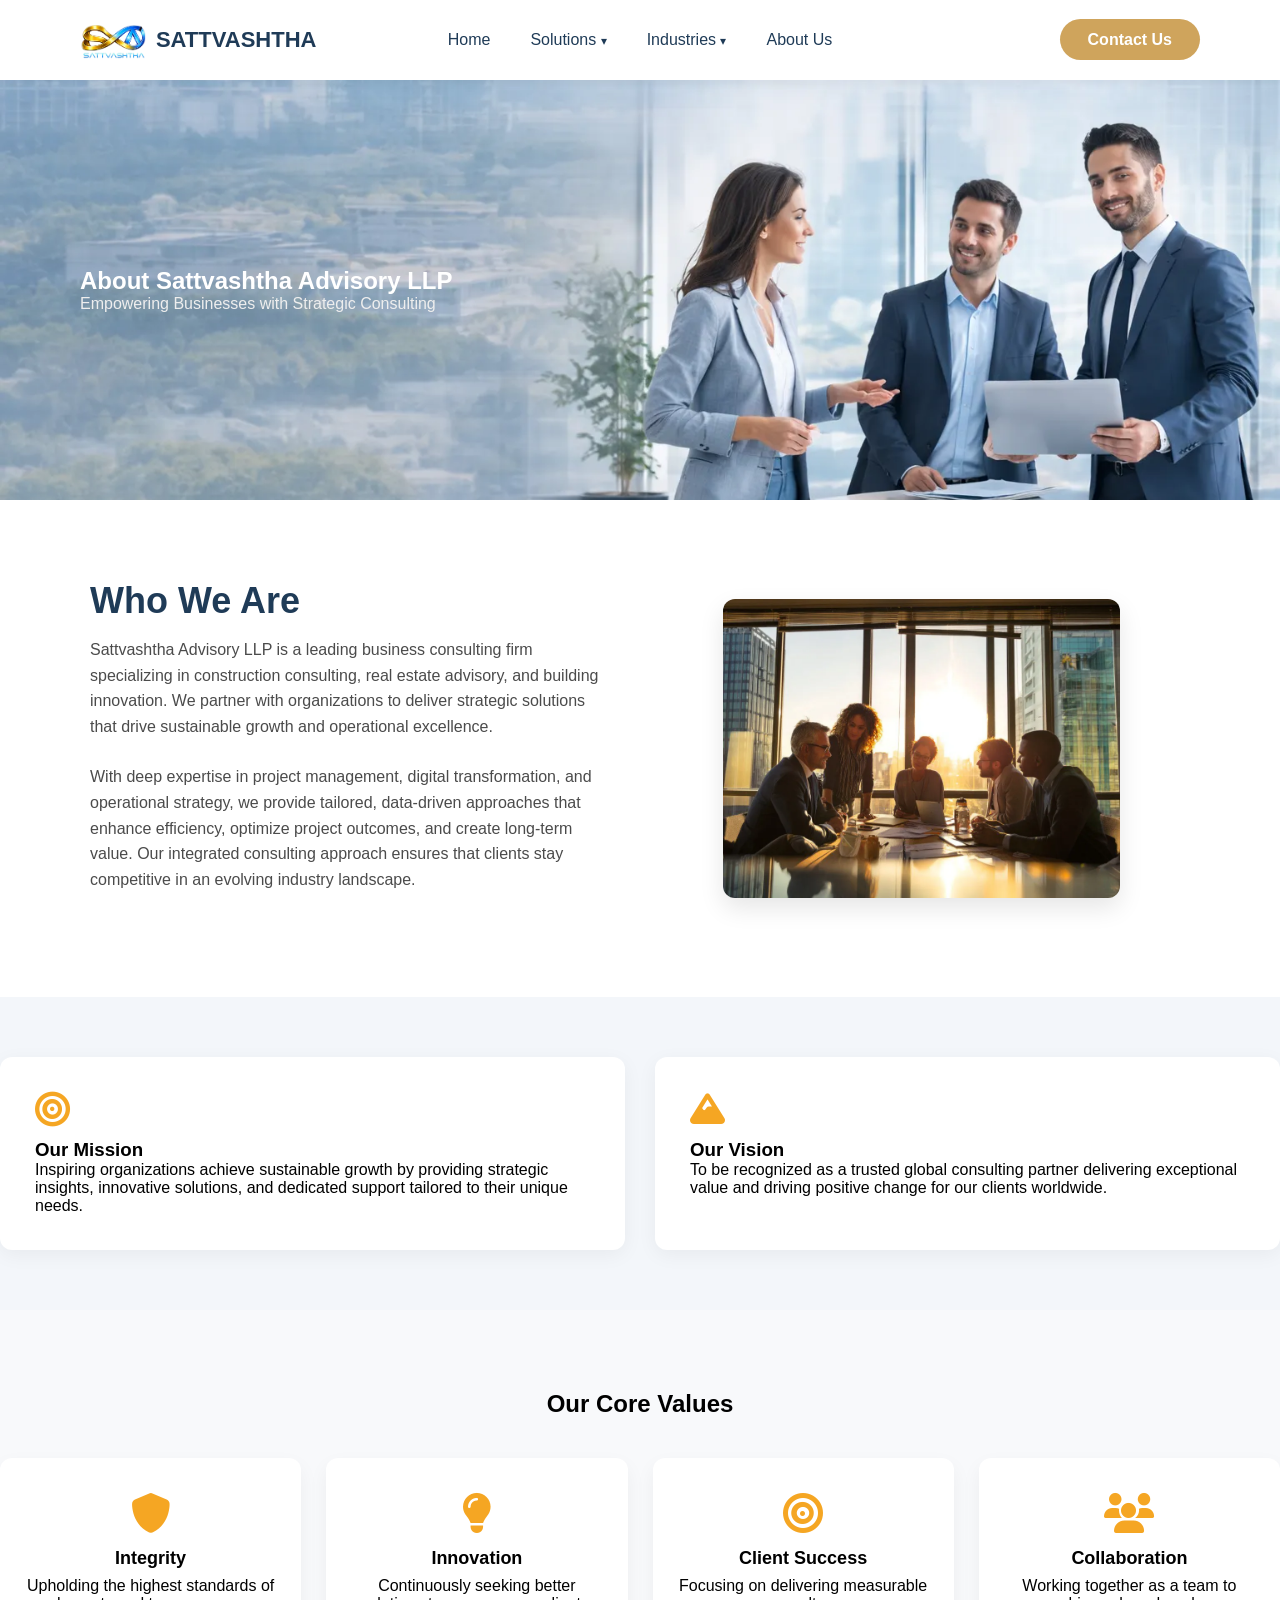
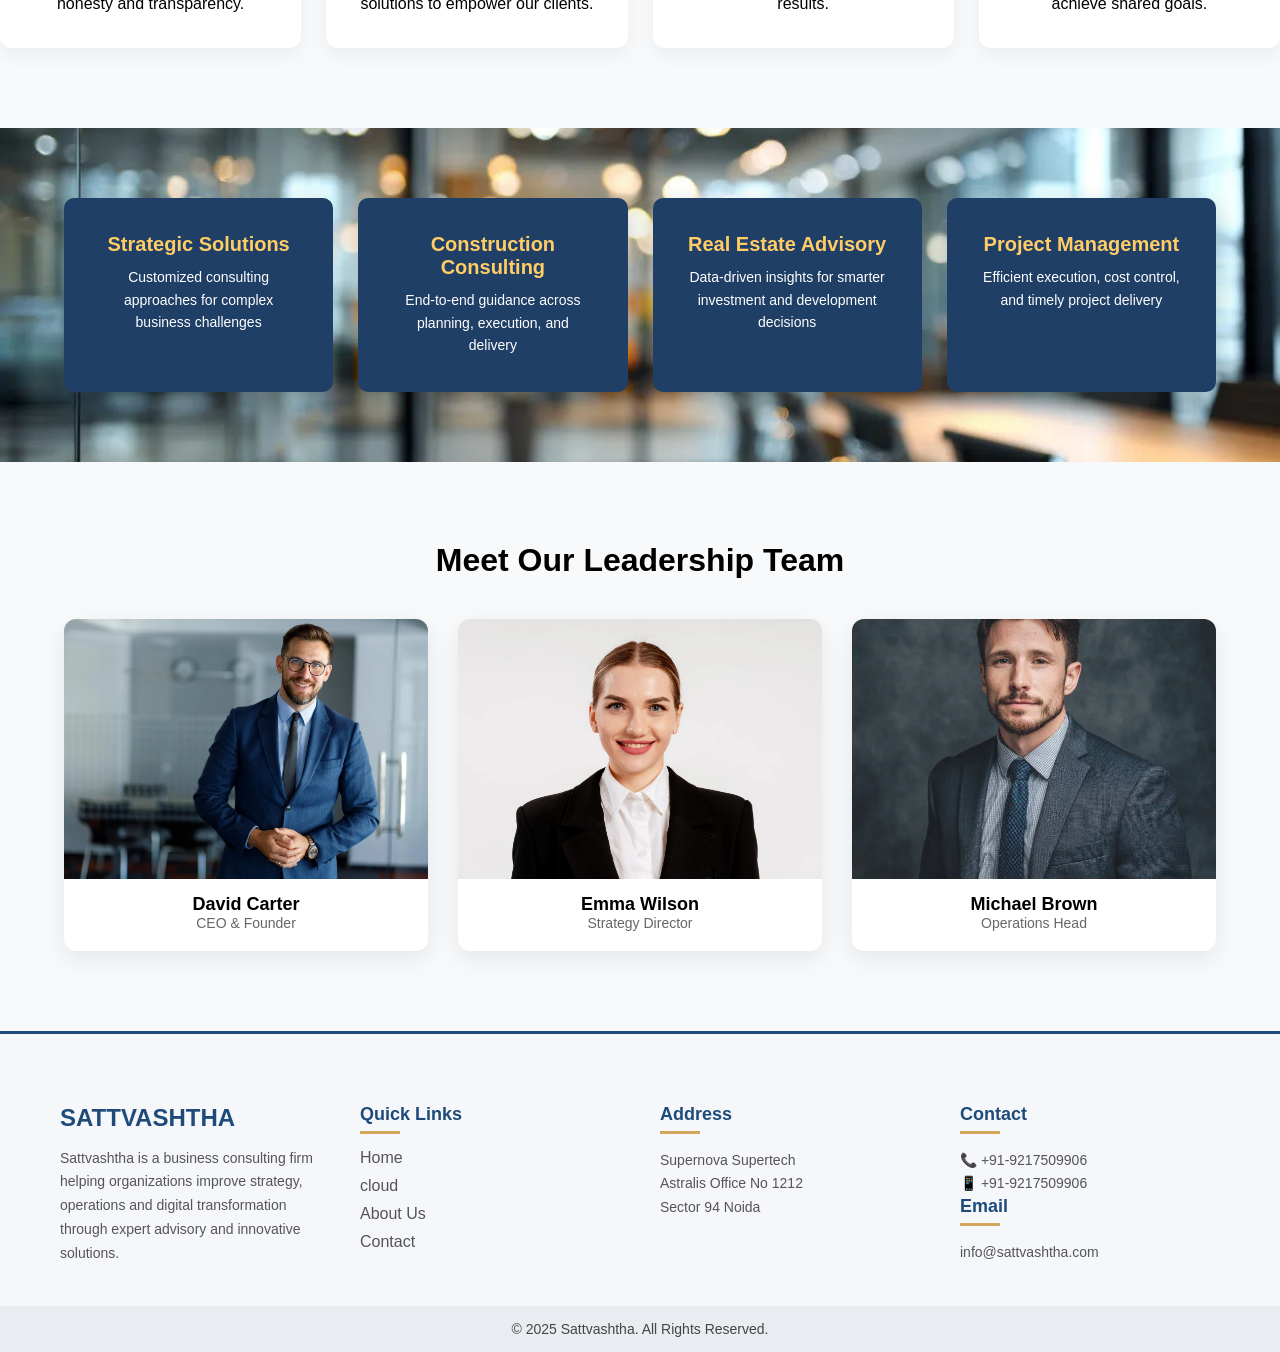
==== commit 0de1945e: "update cloud and ai about and consumer goods" ====
--- a/pages/about.html
+++ b/pages/about.html
@@ -72,7 +72,7 @@
 <!-- HERO SECTION -->
 <section class="about-hero">
 <div class="about-hero-content">
-<h1>About Sattvashtha</h1>
+<h1>About Sattvashtha Advisory LLP</h1>
 <p>Empowering Businesses with Strategic Consulting</p>
 </div>
 </section>
@@ -90,16 +90,17 @@
 <h2>Who We Are</h2>
 
 <p>
-Sattvashtha is a leading business consulting firm dedicated to empowering
-organizations to achieve sustainable growth. With a blend of expertise in
-strategy, operations, and digital transformation, we provide tailored
-solutions that drive success and efficiency.
-</p>
-
-<p>
-Our experienced consultants work collaboratively with your business to
-uncover opportunities, overcome challenges, and implement effective
-strategies that align with your goals.
+Sattvashtha Advisory LLP is a leading business
+consulting firm specializing in construction consulting,
+real estate advisory, and building innovation. We partner with organizations
+to deliver strategic solutions that drive sustainable growth and operational excellence.
+</p>
+
+<p>
+With deep expertise in project management, digital transformation,
+and operational strategy, we provide tailored, data-driven approaches
+that enhance efficiency, optimize project outcomes, and create long-term value.
+Our integrated consulting approach ensures that clients stay competitive in an evolving industry landscape.
 </p>
 
 </div>
@@ -190,23 +191,23 @@
 <div class="stats-grid">
 
 <div class="stat">
-<h2>120+</h2>
-<p>Projects</p>
+<h2>Strategic Solutions</h2>
+<p>Customized consulting approaches for complex business challenges</p>
 </div>
 
 <div class="stat">
-<h2>80+</h2>
-<p>Clients</p>
+<h2>Construction Consulting</h2>
+<p>End-to-end guidance across planning, execution, and delivery</p>
 </div>
 
 <div class="stat">
-<h2>15+</h2>
-<p>Industries</p>
+<h2>Real Estate Advisory</h2>
+<p>Data-driven insights for smarter investment and development decisions</p>
 </div>
 
 <div class="stat">
-<h2>10+</h2>
-<p>Years Experience</p>
+<h2>Project Management</h2>
+<p>Efficient execution, cost control, and timely project delivery</p>
 </div>
 
 </div>
--- a/css/style.css
+++ b/css/style.css
@@ -972,13 +972,15 @@
 }
 
 .stat h2{
-font-size:38px;
+font-size:20px;
 color:#ffcc66;
-margin-bottom:8px;
+margin-bottom:10px;
+font-weight:600;
 }
 
 .stat p{
-font-size:16px;
+font-size:14px;
+line-height:1.6;
 }
 
 
@@ -1077,21 +1079,50 @@
 
 /* AI INTRO */
 
+/* AI INTRO */
+
 .ai-intro{
 padding:80px 0;
 background:#f7f8fb;
 }
 
+/* 🔥 NEW CONTAINER (ADD) */
+.ai-container{
+max-width:1200px;
+margin:auto;
+width:90%;
+}
+
+/* GRID */
 .ai-grid{
 display:grid;
 grid-template-columns:1fr 1fr;
-gap:40px;
+gap:60px; /* 🔥 better spacing */
 align-items:center;
 }
 
+/* TEXT FIX */
+.ai-text{
+max-width:520px;
+}
+
+.ai-text h2{
+font-size:32px;
+color:#1f3b57;
+margin-bottom:15px;
+}
+
+.ai-text p{
+font-size:16px;
+line-height:1.7;
+color:#555;
+margin-bottom:15px;
+}
+
+/* IMAGE */
 .ai-image img{
 width:100%;
-border-radius:10px;
+border-radius:12px;
 }
 
 
@@ -1128,9 +1159,6 @@
 color:#24476c;
 margin-bottom:15px;
 }
-
-
-/* WHY CHOOSE */
 
 /* AI WHY BG SECTION */
 
@@ -1235,13 +1263,40 @@
 background:#f8f9fb;
 }
 
+/* 🔥 NEW CONTAINER (ADD) */
+.cloud-container{
+max-width:1200px;
+margin:auto;
+width:90%;
+}
+
+/* GRID */
 .cloud-grid{
 display:grid;
 grid-template-columns:1fr 1fr;
-gap:40px;
+gap:60px; /* 🔥 spacing improve */
 align-items:center;
 }
 
+/* TEXT FIX */
+.cloud-text{
+max-width:520px;
+}
+
+.cloud-text h2{
+font-size:32px;
+color:#1f3b57;
+margin-bottom:15px;
+}
+
+.cloud-text p{
+font-size:16px;
+line-height:1.7;
+color:#555;
+margin-bottom:15px;
+}
+
+/* IMAGE */
 .cloud-img img{
 width:100%;
 border-radius:12px;
@@ -2665,35 +2720,59 @@
   margin-bottom: 15px;
 }
 
-/* PRODUCTS */
-.cg-products {
-  padding: 80px 20px;
-  text-align: center;
-}
-
-.cg-product-grid {
-  display: grid;
-  grid-template-columns: repeat(auto-fit, minmax(250px,1fr));
-  gap: 25px;
-  margin-top: 30px;
-}
-
-.cg-product {
-  background: white;
-  border-radius: 15px;
-  overflow: hidden;
-  box-shadow: 0 10px 25px rgba(0,0,0,0.08);
-  transition: 0.3s;
-}
-
-.cg-product img {
-  width: 100%;
-  height: 220px;
-  object-fit: cover;
-}
-
-.cg-product:hover {
-  transform: scale(1.05);
+.cg-services{
+padding:80px 20px;
+text-align:center;
+background:#f8f9fb;
+}
+
+.cg-services h2{
+font-size:34px;
+color:#1f3b57;
+margin-bottom:10px;
+}
+
+.cg-subtitle{
+color:#666;
+max-width:700px;
+margin:0 auto 40px;
+}
+
+.cg-service-grid{
+display:grid;
+grid-template-columns:repeat(auto-fit, minmax(230px,1fr));
+gap:25px;
+max-width:1100px;
+margin:auto;
+}
+
+.cg-service{
+background:white;
+padding:30px;
+border-radius:15px;
+box-shadow:0 10px 25px rgba(0,0,0,0.08);
+transition:0.3s;
+}
+
+.cg-service:hover{
+transform:translateY(-8px);
+}
+
+.cg-service i{
+font-size:40px;
+color:#cfa45c;
+margin-bottom:15px;
+}
+
+.cg-service h3{
+font-size:18px;
+margin-bottom:10px;
+color:#1f3b57;
+}
+
+.cg-service p{
+font-size:14px;
+color:#555;
 }
 
 /* CTA */
@@ -3056,6 +3135,28 @@
     text-align:left;
 }
 
+
+
+.cloud-grid{
+grid-template-columns:1fr;
+text-align:center;
+}
+
+.cloud-text{
+max-width:100%;
+}
+
+
+
+.ai-grid{
+grid-template-columns:1fr;
+}
+
+.ai-text{
+max-width:100%;
+text-align:left;
+}
+
 }
 
 
--- a/css/style.css
+++ b/css/style.css
@@ -972,13 +972,15 @@
 }
 
 .stat h2{
-font-size:38px;
+font-size:20px;
 color:#ffcc66;
-margin-bottom:8px;
+margin-bottom:10px;
+font-weight:600;
 }
 
 .stat p{
-font-size:16px;
+font-size:14px;
+line-height:1.6;
 }
 
 
@@ -1077,21 +1079,50 @@
 
 /* AI INTRO */
 
+/* AI INTRO */
+
 .ai-intro{
 padding:80px 0;
 background:#f7f8fb;
 }
 
+/* 🔥 NEW CONTAINER (ADD) */
+.ai-container{
+max-width:1200px;
+margin:auto;
+width:90%;
+}
+
+/* GRID */
 .ai-grid{
 display:grid;
 grid-template-columns:1fr 1fr;
-gap:40px;
+gap:60px; /* 🔥 better spacing */
 align-items:center;
 }
 
+/* TEXT FIX */
+.ai-text{
+max-width:520px;
+}
+
+.ai-text h2{
+font-size:32px;
+color:#1f3b57;
+margin-bottom:15px;
+}
+
+.ai-text p{
+font-size:16px;
+line-height:1.7;
+color:#555;
+margin-bottom:15px;
+}
+
+/* IMAGE */
 .ai-image img{
 width:100%;
-border-radius:10px;
+border-radius:12px;
 }
 
 
@@ -1128,9 +1159,6 @@
 color:#24476c;
 margin-bottom:15px;
 }
-
-
-/* WHY CHOOSE */
 
 /* AI WHY BG SECTION */
 
@@ -1235,13 +1263,40 @@
 background:#f8f9fb;
 }
 
+/* 🔥 NEW CONTAINER (ADD) */
+.cloud-container{
+max-width:1200px;
+margin:auto;
+width:90%;
+}
+
+/* GRID */
 .cloud-grid{
 display:grid;
 grid-template-columns:1fr 1fr;
-gap:40px;
+gap:60px; /* 🔥 spacing improve */
 align-items:center;
 }
 
+/* TEXT FIX */
+.cloud-text{
+max-width:520px;
+}
+
+.cloud-text h2{
+font-size:32px;
+color:#1f3b57;
+margin-bottom:15px;
+}
+
+.cloud-text p{
+font-size:16px;
+line-height:1.7;
+color:#555;
+margin-bottom:15px;
+}
+
+/* IMAGE */
 .cloud-img img{
 width:100%;
 border-radius:12px;
@@ -2665,35 +2720,59 @@
   margin-bottom: 15px;
 }
 
-/* PRODUCTS */
-.cg-products {
-  padding: 80px 20px;
-  text-align: center;
-}
-
-.cg-product-grid {
-  display: grid;
-  grid-template-columns: repeat(auto-fit, minmax(250px,1fr));
-  gap: 25px;
-  margin-top: 30px;
-}
-
-.cg-product {
-  background: white;
-  border-radius: 15px;
-  overflow: hidden;
-  box-shadow: 0 10px 25px rgba(0,0,0,0.08);
-  transition: 0.3s;
-}
-
-.cg-product img {
-  width: 100%;
-  height: 220px;
-  object-fit: cover;
-}
-
-.cg-product:hover {
-  transform: scale(1.05);
+.cg-services{
+padding:80px 20px;
+text-align:center;
+background:#f8f9fb;
+}
+
+.cg-services h2{
+font-size:34px;
+color:#1f3b57;
+margin-bottom:10px;
+}
+
+.cg-subtitle{
+color:#666;
+max-width:700px;
+margin:0 auto 40px;
+}
+
+.cg-service-grid{
+display:grid;
+grid-template-columns:repeat(auto-fit, minmax(230px,1fr));
+gap:25px;
+max-width:1100px;
+margin:auto;
+}
+
+.cg-service{
+background:white;
+padding:30px;
+border-radius:15px;
+box-shadow:0 10px 25px rgba(0,0,0,0.08);
+transition:0.3s;
+}
+
+.cg-service:hover{
+transform:translateY(-8px);
+}
+
+.cg-service i{
+font-size:40px;
+color:#cfa45c;
+margin-bottom:15px;
+}
+
+.cg-service h3{
+font-size:18px;
+margin-bottom:10px;
+color:#1f3b57;
+}
+
+.cg-service p{
+font-size:14px;
+color:#555;
 }
 
 /* CTA */
@@ -3056,6 +3135,28 @@
     text-align:left;
 }
 
+
+
+.cloud-grid{
+grid-template-columns:1fr;
+text-align:center;
+}
+
+.cloud-text{
+max-width:100%;
+}
+
+
+
+.ai-grid{
+grid-template-columns:1fr;
+}
+
+.ai-text{
+max-width:100%;
+text-align:left;
+}
+
 }
 
 
